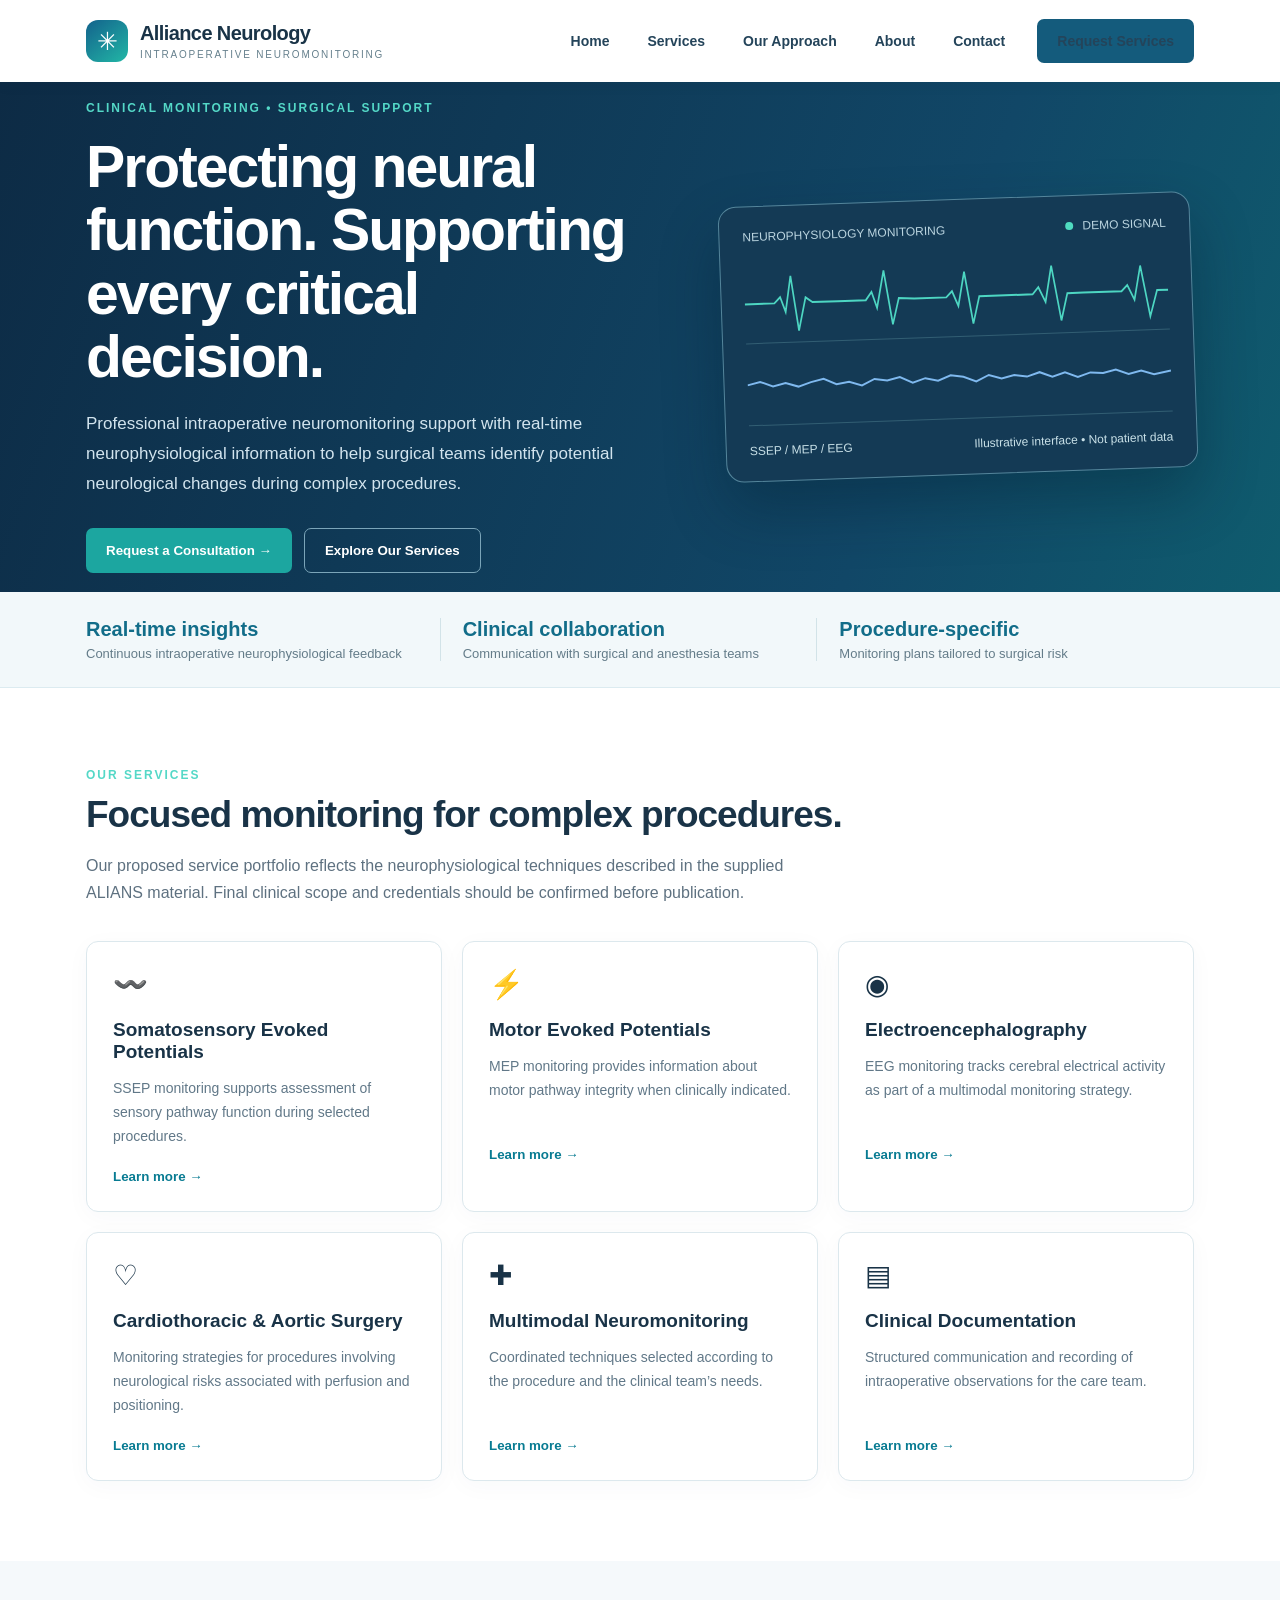
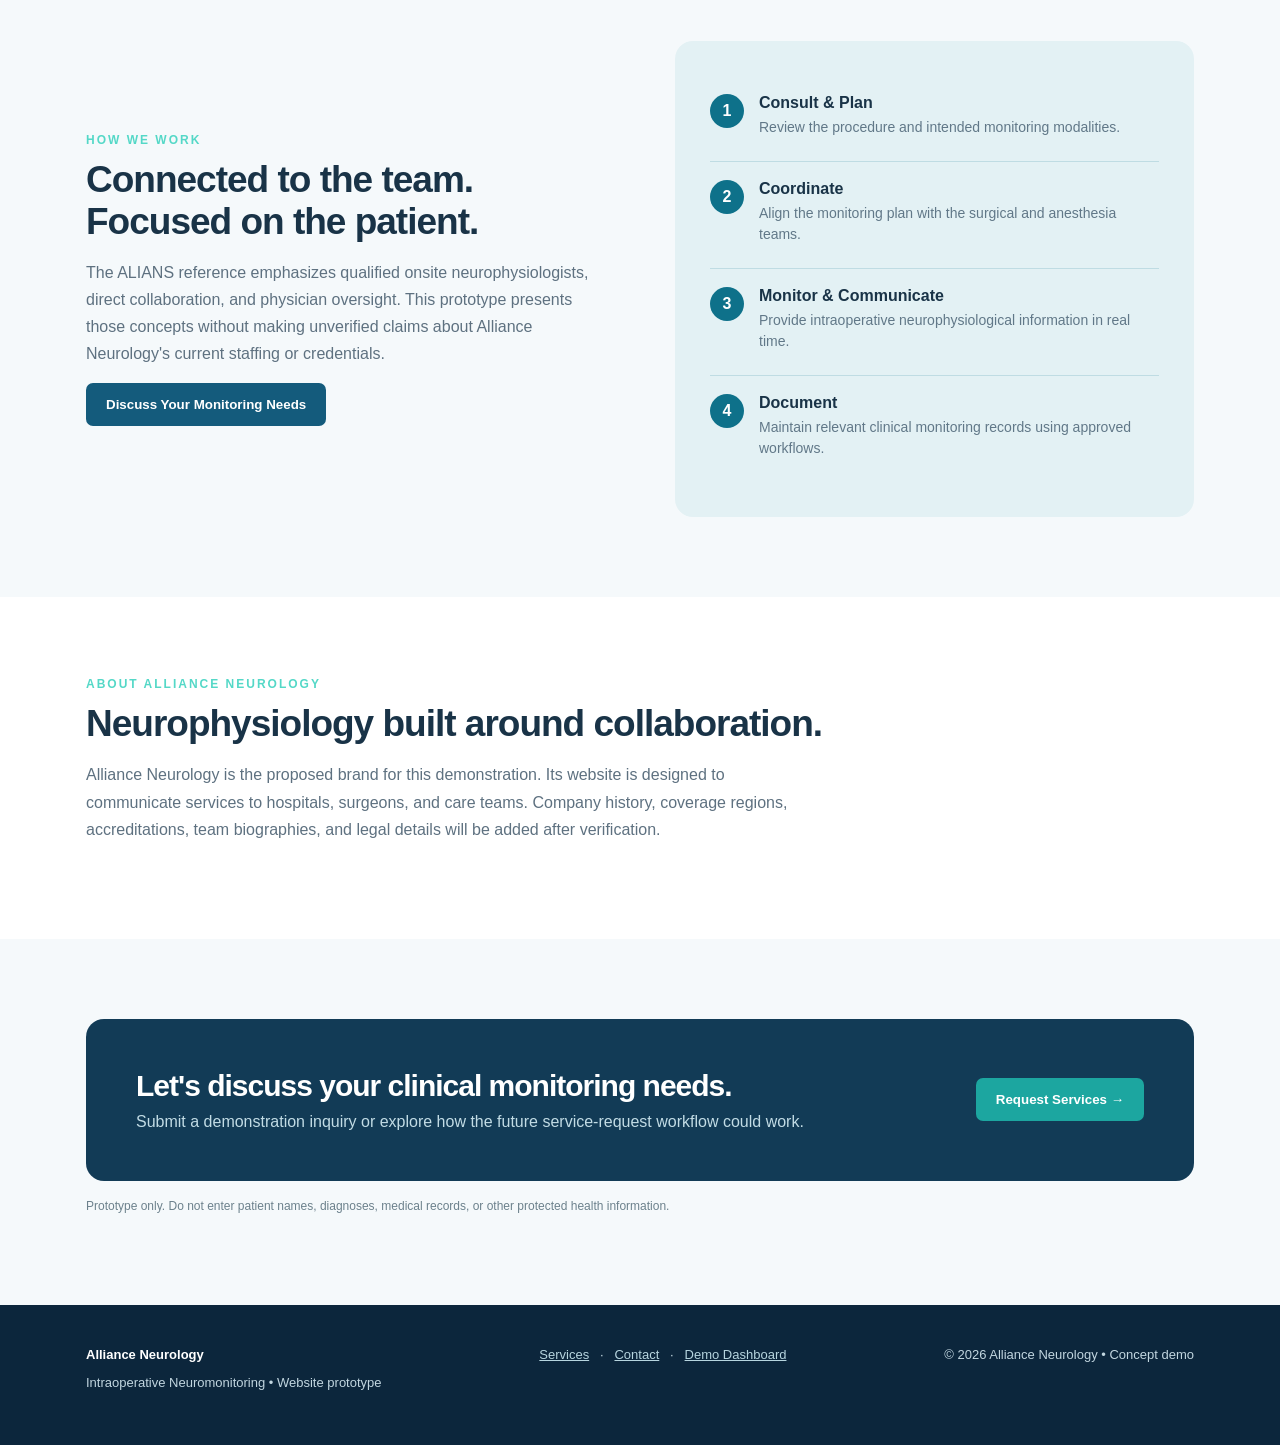
==== index.html @ ed549266 "Initial Alliance Neurology website" ====
<!doctype html><html lang="en"><head><meta charset="utf-8"><meta name="viewport" content="width=device-width,initial-scale=1"><title>Alliance Neurology | Intraoperative Neuromonitoring</title><style>
:root{--navy:#102a42;--blue:#176e93;--teal:#1ca6a0;--light:#edf6f8;--ink:#193347;--muted:#5e7180}*{box-sizing:border-box}body{margin:0;font-family:Inter,Arial,sans-serif;color:var(--ink);background:#fff}header{position:sticky;top:0;background:#fff;z-index:4;box-shadow:0 2px 14px #102a4210}.wrap{max-width:1160px;margin:auto;padding:0 26px}.nav{height:82px;display:flex;align-items:center;justify-content:space-between;gap:20px}.brand{display:flex;align-items:center;gap:12px;cursor:pointer}.mark{width:42px;height:42px;border-radius:12px;background:linear-gradient(140deg,#13628c,#22b7a6);display:grid;place-items:center;color:white;font-size:25px}.brand b{font-size:20px;letter-spacing:-.6px}.brand small{display:block;color:#66808d;font-size:10px;letter-spacing:1.8px;margin-top:4px}.links{display:flex;gap:26px;align-items:center}.links button{border:0;background:none;color:#24445a;font-weight:650;cursor:pointer;font-size:14px}.btn{border:0;border-radius:7px;background:var(--teal);color:white;padding:14px 20px;font-weight:750;cursor:pointer}.btn.dark{background:#145b7c}.btn.outline{background:transparent;border:1px solid #b6d1dc;color:#195b78}.hero{background:linear-gradient(110deg,#0d2b45 0%,#114767 70%,#0f5c6e);color:white;overflow:hidden}.hero-grid{min-height:510px;display:grid;grid-template-columns:1.1fr .9fr;align-items:center;gap:60px}.eyebrow{font-size:12px;font-weight:800;letter-spacing:2px;color:#54d8c7;text-transform:uppercase}.hero h1{font-size:clamp(39px,4.6vw,62px);line-height:1.08;letter-spacing:-2px;margin:20px 0}.hero p{font-size:17px;line-height:1.75;color:#d2e4ee;max-width:570px}.actions{display:flex;gap:12px;margin-top:30px;flex-wrap:wrap}.hero .outline{border-color:#7ba5b9;color:white}.monitor{border:1px solid #54859b;background:#143a55;border-radius:18px;padding:23px;box-shadow:0 28px 60px #001b2b55;transform:rotate(-2deg)}.monitor-top{display:flex;justify-content:space-between;font-size:12px;color:#bbd5e0;margin-bottom:18px}.wave{height:82px;border-bottom:1px solid #325e73;display:flex;align-items:center}.wave svg{width:100%;height:70px}.monitor-bottom{display:flex;justify-content:space-between;margin-top:18px;color:#c9e1e8;font-size:12px}.dot{display:inline-block;background:#4fdbc0;width:8px;height:8px;border-radius:50%;margin-right:6px}.stats{background:#f2f8fa;border-bottom:1px solid #dcebf0}.stats .wrap{display:grid;grid-template-columns:repeat(3,1fr);padding-top:26px;padding-bottom:26px;gap:22px}.stat{border-right:1px solid #d2e3e8}.stat:last-child{border:0}.stat b{font-size:20px;color:#126d89}.stat span{display:block;color:#647c89;margin-top:5px;font-size:13px}.section{padding:80px 0}.section h2{font-size:37px;letter-spacing:-1px;margin:12px 0 14px}.lead{color:var(--muted);font-size:16px;line-height:1.7;max-width:720px}.cards{display:grid;grid-template-columns:repeat(3,1fr);gap:20px;margin-top:35px}.card{border:1px solid #dce8ed;border-radius:12px;padding:26px;background:white;box-shadow:0 5px 24px #163f5108}.card .symbol{font-size:28px}.card h3{font-size:19px;margin:18px 0 10px}.card p{font-size:14px;line-height:1.7;color:#617888;min-height:76px}.card button{border:0;background:none;color:#087b92;font-weight:750;padding:0;cursor:pointer}.tint{background:#f5f9fb}.split{display:grid;grid-template-columns:1fr 1fr;gap:70px;align-items:center}.panel{background:#e3f1f4;border-radius:18px;padding:35px}.panel .step{display:flex;gap:15px;padding:18px 0;border-bottom:1px solid #bfdce3}.panel .step:last-child{border:0}.num{background:#0e718a;color:white;border-radius:50%;width:34px;height:34px;flex-shrink:0;display:grid;place-items:center;font-weight:800}.step p{margin:5px 0;color:#617888;font-size:14px;line-height:1.5}.cta{background:#123b56;color:white;border-radius:18px;padding:50px;display:flex;justify-content:space-between;align-items:center;gap:30px}.cta h2{margin:0 0 10px;font-size:30px}.cta p{margin:0;color:#c2dce5}footer{background:#0c263c;color:#c2d6e0;padding:42px 0;font-size:13px}footer .wrap{display:flex;justify-content:space-between;gap:20px;flex-wrap:wrap}.hide{display:none!important}.modal{position:fixed;inset:0;background:#001b2cbb;z-index:10;display:grid;place-items:center;padding:18px}.dialog{background:white;width:min(560px,100%);border-radius:15px;padding:30px;max-height:90vh;overflow:auto}.dialog h2{margin-top:0}.field{margin:15px 0}.field label{display:block;font-weight:700;font-size:13px;margin-bottom:7px}.field input,.field select,.field textarea{width:100%;border:1px solid #bfcfd8;border-radius:7px;padding:12px;font:inherit}.field textarea{min-height:100px}.close{float:right;border:0;background:#eef5f7;border-radius:50%;height:32px;width:32px;cursor:pointer}.notice{background:#e9f7f5;padding:12px;border-radius:8px;font-size:13px;color:#235a59}.admin-table{width:100%;border-collapse:collapse;font-size:13px}.admin-table th,.admin-table td{padding:12px;border-bottom:1px solid #dce7ed;text-align:left}.mobile{display:none}@media(max-width:800px){.links{display:none}.mobile{display:block}.hero-grid,.split{grid-template-columns:1fr;gap:30px}.hero-grid{padding-top:60px;padding-bottom:60px}.monitor{transform:none}.cards{grid-template-columns:1fr}.stats .wrap{grid-template-columns:1fr}.stat{border-right:0;border-bottom:1px solid #d2e3e8;padding-bottom:12px}.cta{display:block}.cta button{margin-top:22px}.section{padding:55px 0}.hero h1{font-size:42px}}
</style></head><body><header><div class="wrap nav"><div class="brand" onclick="go('home')"><div class="mark">✳</div><div><b>Alliance Neurology</b><small>INTRAOPERATIVE NEUROMONITORING</small></div></div><div class="links"><button onclick="go('home')">Home</button><button onclick="go('services')">Services</button><button onclick="go('approach')">Our Approach</button><button onclick="go('about')">About</button><button onclick="go('contact')">Contact</button><button class="btn dark" onclick="openForm()">Request Services</button></div><button class="btn mobile" onclick="openForm()">Contact Us</button></div></header>
<main id="home"><section class="hero"><div class="wrap hero-grid"><div><div class="eyebrow">Clinical monitoring • Surgical support</div><h1>Protecting neural function. Supporting every critical decision.</h1><p>Professional intraoperative neuromonitoring support with real-time neurophysiological information to help surgical teams identify potential neurological changes during complex procedures.</p><div class="actions"><button class="btn" onclick="openForm()">Request a Consultation →</button><button class="btn outline" onclick="go('services')">Explore Our Services</button></div></div><div class="monitor"><div class="monitor-top"><span>NEUROPHYSIOLOGY MONITORING</span><span><span class="dot"></span> DEMO SIGNAL</span></div><div class="wave"><svg viewBox="0 0 500 70" preserveAspectRatio="none"><polyline fill="none" stroke="#4dd6c2" stroke-width="2" points="0,36 35,36 42,30 48,45 55,9 63,64 72,31 80,36 110,36 143,36 150,28 156,44 165,7 174,61 182,35 200,36 238,36 245,30 252,45 260,11 269,63 277,36 300,36 340,36 347,29 355,44 363,8 373,63 381,36 400,36 445,36 452,30 460,45 468,11 478,62 487,36 500,36"/></svg></div><div class="wave"><svg viewBox="0 0 500 70" preserveAspectRatio="none"><polyline fill="none" stroke="#7fb9ef" stroke-width="2" points="0,35 15,32 30,37 45,34 60,38 75,34 90,31 105,37 120,35 135,39 150,33 165,35 180,32 195,38 210,34 225,37 240,32 255,34 270,39 285,33 300,37 315,34 330,36 345,32 360,37 375,33 390,38 405,34 420,35 435,32 450,37 465,34 480,38 500,35"/></svg></div><div class="monitor-bottom"><span>SSEP / MEP / EEG</span><span>Illustrative interface • Not patient data</span></div></div></div></section><section class="stats"><div class="wrap"><div class="stat"><b>Real-time insights</b><span>Continuous intraoperative neurophysiological feedback</span></div><div class="stat"><b>Clinical collaboration</b><span>Communication with surgical and anesthesia teams</span></div><div class="stat"><b>Procedure-specific</b><span>Monitoring plans tailored to surgical risk</span></div></div></section>
<section class="section" id="services"><div class="wrap"><div class="eyebrow">Our Services</div><h2>Focused monitoring for complex procedures.</h2><p class="lead">Our proposed service portfolio reflects the neurophysiological techniques described in the supplied ALIANS material. Final clinical scope and credentials should be confirmed before publication.</p><div class="cards"><article class="card"><div class="symbol">〰️</div><h3>Somatosensory Evoked Potentials</h3><p>SSEP monitoring supports assessment of sensory pathway function during selected procedures.</p><button onclick="detail('SSEP Monitoring','Monitoring sensory pathways with somatosensory evoked potentials; selection depends on surgical and clinical requirements.')">Learn more →</button></article><article class="card"><div class="symbol">⚡</div><h3>Motor Evoked Potentials</h3><p>MEP monitoring provides information about motor pathway integrity when clinically indicated.</p><button onclick="detail('MEP Monitoring','Motor evoked potentials may help identify changes in motor pathway function during surgery.')">Learn more →</button></article><article class="card"><div class="symbol">◉</div><h3>Electroencephalography</h3><p>EEG monitoring tracks cerebral electrical activity as part of a multimodal monitoring strategy.</p><button onclick="detail('EEG Monitoring','Electroencephalography may support assessment of cerebral function during selected operations.')">Learn more →</button></article><article class="card"><div class="symbol">♡</div><h3>Cardiothoracic & Aortic Surgery</h3><p>Monitoring strategies for procedures involving neurological risks associated with perfusion and positioning.</p><button onclick="detail('Cardiothoracic & Aortic Procedures','Multimodal monitoring may be considered for selected complex cardiothoracic and aortic operations.')">Learn more →</button></article><article class="card"><div class="symbol">✚</div><h3>Multimodal Neuromonitoring</h3><p>Coordinated techniques selected according to the procedure and the clinical team’s needs.</p><button onclick="detail('Multimodal IONM','A combined monitoring approach can integrate SSEP, MEP and EEG when appropriate.')">Learn more →</button></article><article class="card"><div class="symbol">▤</div><h3>Clinical Documentation</h3><p>Structured communication and recording of intraoperative observations for the care team.</p><button onclick="detail('Clinical Documentation','Documenting monitoring observations and communicating changes to the operating team.')">Learn more →</button></article></div></div></section>
<section class="section tint" id="approach"><div class="wrap split"><div><div class="eyebrow">How We Work</div><h2>Connected to the team. Focused on the patient.</h2><p class="lead">The ALIANS reference emphasizes qualified onsite neurophysiologists, direct collaboration, and physician oversight. This prototype presents those concepts without making unverified claims about Alliance Neurology's current staffing or credentials.</p><button class="btn dark" onclick="openForm()">Discuss Your Monitoring Needs</button></div><div class="panel"><div class="step"><div class="num">1</div><div><b>Consult & Plan</b><p>Review the procedure and intended monitoring modalities.</p></div></div><div class="step"><div class="num">2</div><div><b>Coordinate</b><p>Align the monitoring plan with the surgical and anesthesia teams.</p></div></div><div class="step"><div class="num">3</div><div><b>Monitor & Communicate</b><p>Provide intraoperative neurophysiological information in real time.</p></div></div><div class="step"><div class="num">4</div><div><b>Document</b><p>Maintain relevant clinical monitoring records using approved workflows.</p></div></div></div></div></section>
<section class="section" id="about"><div class="wrap"><div class="eyebrow">About Alliance Neurology</div><h2>Neurophysiology built around collaboration.</h2><p class="lead">Alliance Neurology is the proposed brand for this demonstration. Its website is designed to communicate services to hospitals, surgeons, and care teams. Company history, coverage regions, accreditations, team biographies, and legal details will be added after verification.</p></div></section>
<section class="section tint" id="contact"><div class="wrap"><div class="cta"><div><h2>Let's discuss your clinical monitoring needs.</h2><p>Submit a demonstration inquiry or explore how the future service-request workflow could work.</p></div><button class="btn" onclick="openForm()">Request Services →</button></div><p style="font-size:12px;color:#6c818c;margin-top:18px">Prototype only. Do not enter patient names, diagnoses, medical records, or other protected health information.</p></div></section></main>
<section class="section hide" id="admin"><div class="wrap"><div class="eyebrow">Prototype workspace</div><h2>Inquiry Dashboard</h2><p class="lead">Locally stored demonstration requests in this browser only. No server or email integration.</p><div style="display:flex;gap:10px;margin:20px 0"><button class="btn dark" onclick="exportCSV()">Export CSV</button><button class="btn outline" onclick="clearData()">Clear Demo Data</button><button class="btn outline" onclick="go('home')">Back to Website</button></div><div style="overflow:auto"><table class="admin-table"><thead><tr><th>Created</th><th>Organization</th><th>Contact</th><th>Email</th><th>Service</th><th>Message</th></tr></thead><tbody id="rows"></tbody></table></div></div></section>
<footer><div class="wrap"><div><b style="color:white">Alliance Neurology</b><p>Intraoperative Neuromonitoring • Website prototype</p></div><div><a href="#services" style="color:#b7d5df">Services</a> &nbsp; · &nbsp; <a href="#contact" style="color:#b7d5df">Contact</a> &nbsp; · &nbsp; <a href="#" onclick="event.preventDefault();go('admin')" style="color:#b7d5df">Demo Dashboard</a></div><div>© 2026 Alliance Neurology • Concept demo</div></div></footer>
<div class="modal hide" id="modal"><div class="dialog"><button class="close" onclick="closeModal()">×</button><div id="modalContent"></div></div></div><script>
function go(id){document.getElementById('admin').classList.toggle('hide',id!=='admin');document.getElementById('home').classList.toggle('hide',id==='admin');if(id==='admin')render();setTimeout(()=>{(document.getElementById(id)||document.body).scrollIntoView({behavior:'smooth'})},20)}function closeModal(){document.getElementById('modal').classList.add('hide')}function show(html){document.getElementById('modalContent').innerHTML=html;document.getElementById('modal').classList.remove('hide')}function detail(title,body){show('<h2>'+title+'</h2><p style="line-height:1.7;color:#5e7180">'+body+'</p><p class="notice">The exact clinical indications and service availability must be validated by the provider.</p><button class="btn" onclick="openForm()">Ask About This Service</button>')}
function openForm(){show(`<h2>Request Services</h2><p style="color:#637a88">Demo inquiry form for hospitals and clinical partners.</p><p class="notice">No patient or protected health information. This form stores data only in this browser.</p><form id="request" onsubmit="saveRequest(event)"><div class="field"><label>Organization *</label><input name="organization" required maxlength="120" placeholder="Hospital or practice"></div><div class="field"><label>Your name *</label><input name="name" required maxlength="100"></div><div class="field"><label>Work email *</label><input name="email" type="email" required maxlength="150"></div><div class="field"><label>Service of interest</label><select name="service"><option>General IONM Consultation</option><option>SSEP Monitoring</option><option>MEP Monitoring</option><option>EEG Monitoring</option><option>Cardiothoracic / Aortic Surgery</option><option>Multimodal Monitoring</option></select></div><div class="field"><label>General inquiry (no patient information)</label><textarea name="message" maxlength="500" placeholder="Tell us about your organization's needs"></textarea></div><button class="btn" type="submit">Save Demo Request</button></form>`)}function saveRequest(e){e.preventDefault();let d=Object.fromEntries(new FormData(e.target).entries());d.created=new Date().toLocaleString();let a=JSON.parse(localStorage.getItem('alliance_requests')||'[]');a.push(d);localStorage.setItem('alliance_requests',JSON.stringify(a));show('<h2>Request saved</h2><p>Your demonstration inquiry has been stored locally in this browser. It has <b>not</b> been sent to Alliance Neurology.</p><button class="btn" onclick="closeModal();go(\'admin\')">View Dashboard</button>')}
function render(){let a=JSON.parse(localStorage.getItem('alliance_requests')||'[]');let rows=document.getElementById('rows');rows.replaceChildren();if(!a.length){rows.innerHTML='<tr><td colspan="6">No demonstration requests yet.</td></tr>';return}a.forEach(d=>{let tr=document.createElement('tr');[d.created,d.organization,d.name,d.email,d.service,d.message].forEach(v=>{let td=document.createElement('td');td.textContent=v||'';tr.appendChild(td)});rows.appendChild(tr)})}function exportCSV(){let a=JSON.parse(localStorage.getItem('alliance_requests')||'[]');let keys=['created','organization','name','email','service','message'];let csv=[keys.join(','),...a.map(d=>keys.map(k=>'"'+String(d[k]||'').replace(/"/g,'""')+'"').join(','))].join('\r\n');let link=document.createElement('a');link.href=URL.createObjectURL(new Blob([csv],{type:'text/csv'}));link.download='alliance_demo_inquiries.csv';link.click();URL.revokeObjectURL(link.href)}function clearData(){if(confirm('Delete all locally saved demo inquiries?')){localStorage.removeItem('alliance_requests');render()}}document.addEventListener('keydown',e=>{if(e.key==='Escape')closeModal()});
</script></body></html>
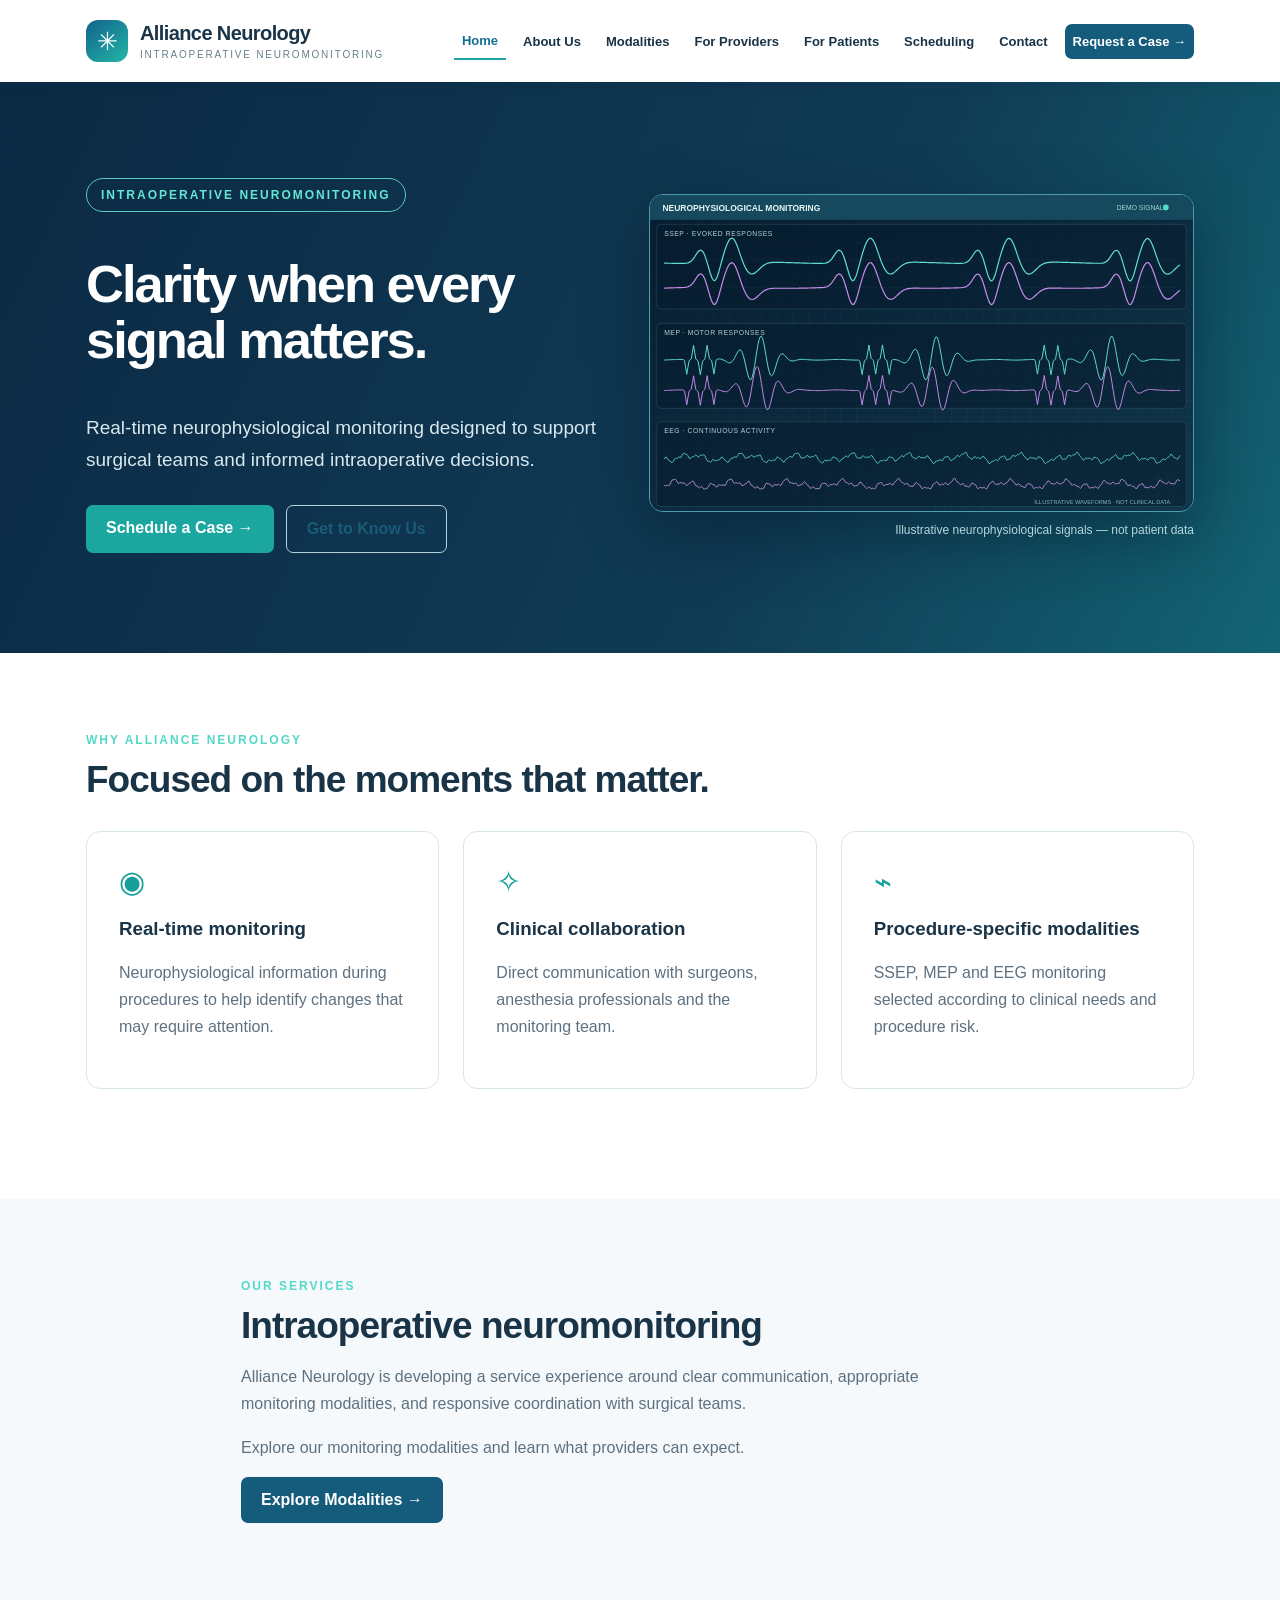
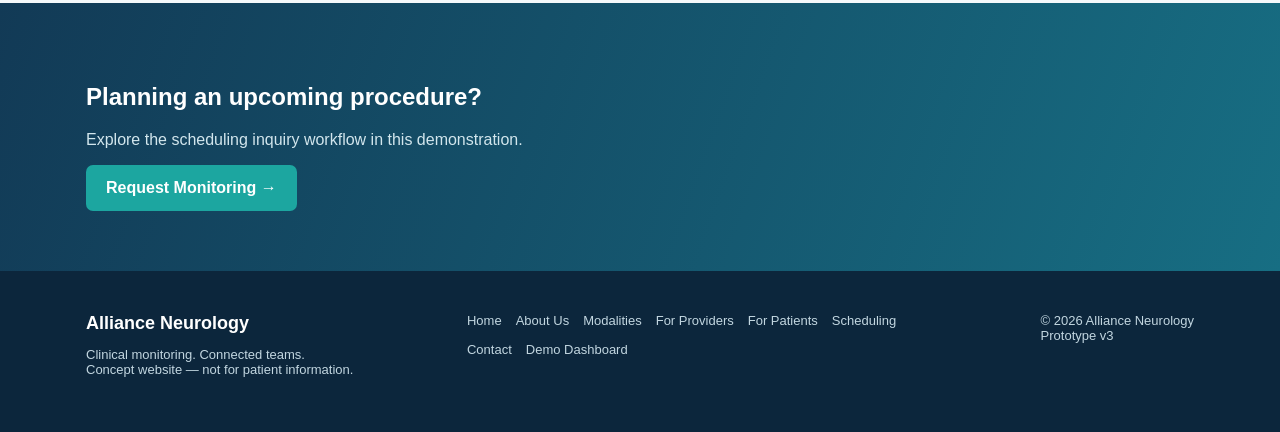
==== commit b952ad1f: "Publish Alliance Neurology v5.2" ====
--- a/index.html
+++ b/index.html
@@ -1,15 +1 @@
-<!doctype html><html lang="en"><head><meta charset="utf-8"><meta name="viewport" content="width=device-width,initial-scale=1"><title>Alliance Neurology | Intraoperative Neuromonitoring</title><style>
-:root{--navy:#102a42;--blue:#176e93;--teal:#1ca6a0;--light:#edf6f8;--ink:#193347;--muted:#5e7180}*{box-sizing:border-box}body{margin:0;font-family:Inter,Arial,sans-serif;color:var(--ink);background:#fff}header{position:sticky;top:0;background:#fff;z-index:4;box-shadow:0 2px 14px #102a4210}.wrap{max-width:1160px;margin:auto;padding:0 26px}.nav{height:82px;display:flex;align-items:center;justify-content:space-between;gap:20px}.brand{display:flex;align-items:center;gap:12px;cursor:pointer}.mark{width:42px;height:42px;border-radius:12px;background:linear-gradient(140deg,#13628c,#22b7a6);display:grid;place-items:center;color:white;font-size:25px}.brand b{font-size:20px;letter-spacing:-.6px}.brand small{display:block;color:#66808d;font-size:10px;letter-spacing:1.8px;margin-top:4px}.links{display:flex;gap:26px;align-items:center}.links button{border:0;background:none;color:#24445a;font-weight:650;cursor:pointer;font-size:14px}.btn{border:0;border-radius:7px;background:var(--teal);color:white;padding:14px 20px;font-weight:750;cursor:pointer}.btn.dark{background:#145b7c}.btn.outline{background:transparent;border:1px solid #b6d1dc;color:#195b78}.hero{background:linear-gradient(110deg,#0d2b45 0%,#114767 70%,#0f5c6e);color:white;overflow:hidden}.hero-grid{min-height:510px;display:grid;grid-template-columns:1.1fr .9fr;align-items:center;gap:60px}.eyebrow{font-size:12px;font-weight:800;letter-spacing:2px;color:#54d8c7;text-transform:uppercase}.hero h1{font-size:clamp(39px,4.6vw,62px);line-height:1.08;letter-spacing:-2px;margin:20px 0}.hero p{font-size:17px;line-height:1.75;color:#d2e4ee;max-width:570px}.actions{display:flex;gap:12px;margin-top:30px;flex-wrap:wrap}.hero .outline{border-color:#7ba5b9;color:white}.monitor{border:1px solid #54859b;background:#143a55;border-radius:18px;padding:23px;box-shadow:0 28px 60px #001b2b55;transform:rotate(-2deg)}.monitor-top{display:flex;justify-content:space-between;font-size:12px;color:#bbd5e0;margin-bottom:18px}.wave{height:82px;border-bottom:1px solid #325e73;display:flex;align-items:center}.wave svg{width:100%;height:70px}.monitor-bottom{display:flex;justify-content:space-between;margin-top:18px;color:#c9e1e8;font-size:12px}.dot{display:inline-block;background:#4fdbc0;width:8px;height:8px;border-radius:50%;margin-right:6px}.stats{background:#f2f8fa;border-bottom:1px solid #dcebf0}.stats .wrap{display:grid;grid-template-columns:repeat(3,1fr);padding-top:26px;padding-bottom:26px;gap:22px}.stat{border-right:1px solid #d2e3e8}.stat:last-child{border:0}.stat b{font-size:20px;color:#126d89}.stat span{display:block;color:#647c89;margin-top:5px;font-size:13px}.section{padding:80px 0}.section h2{font-size:37px;letter-spacing:-1px;margin:12px 0 14px}.lead{color:var(--muted);font-size:16px;line-height:1.7;max-width:720px}.cards{display:grid;grid-template-columns:repeat(3,1fr);gap:20px;margin-top:35px}.card{border:1px solid #dce8ed;border-radius:12px;padding:26px;background:white;box-shadow:0 5px 24px #163f5108}.card .symbol{font-size:28px}.card h3{font-size:19px;margin:18px 0 10px}.card p{font-size:14px;line-height:1.7;color:#617888;min-height:76px}.card button{border:0;background:none;color:#087b92;font-weight:750;padding:0;cursor:pointer}.tint{background:#f5f9fb}.split{display:grid;grid-template-columns:1fr 1fr;gap:70px;align-items:center}.panel{background:#e3f1f4;border-radius:18px;padding:35px}.panel .step{display:flex;gap:15px;padding:18px 0;border-bottom:1px solid #bfdce3}.panel .step:last-child{border:0}.num{background:#0e718a;color:white;border-radius:50%;width:34px;height:34px;flex-shrink:0;display:grid;place-items:center;font-weight:800}.step p{margin:5px 0;color:#617888;font-size:14px;line-height:1.5}.cta{background:#123b56;color:white;border-radius:18px;padding:50px;display:flex;justify-content:space-between;align-items:center;gap:30px}.cta h2{margin:0 0 10px;font-size:30px}.cta p{margin:0;color:#c2dce5}footer{background:#0c263c;color:#c2d6e0;padding:42px 0;font-size:13px}footer .wrap{display:flex;justify-content:space-between;gap:20px;flex-wrap:wrap}.hide{display:none!important}.modal{position:fixed;inset:0;background:#001b2cbb;z-index:10;display:grid;place-items:center;padding:18px}.dialog{background:white;width:min(560px,100%);border-radius:15px;padding:30px;max-height:90vh;overflow:auto}.dialog h2{margin-top:0}.field{margin:15px 0}.field label{display:block;font-weight:700;font-size:13px;margin-bottom:7px}.field input,.field select,.field textarea{width:100%;border:1px solid #bfcfd8;border-radius:7px;padding:12px;font:inherit}.field textarea{min-height:100px}.close{float:right;border:0;background:#eef5f7;border-radius:50%;height:32px;width:32px;cursor:pointer}.notice{background:#e9f7f5;padding:12px;border-radius:8px;font-size:13px;color:#235a59}.admin-table{width:100%;border-collapse:collapse;font-size:13px}.admin-table th,.admin-table td{padding:12px;border-bottom:1px solid #dce7ed;text-align:left}.mobile{display:none}@media(max-width:800px){.links{display:none}.mobile{display:block}.hero-grid,.split{grid-template-columns:1fr;gap:30px}.hero-grid{padding-top:60px;padding-bottom:60px}.monitor{transform:none}.cards{grid-template-columns:1fr}.stats .wrap{grid-template-columns:1fr}.stat{border-right:0;border-bottom:1px solid #d2e3e8;padding-bottom:12px}.cta{display:block}.cta button{margin-top:22px}.section{padding:55px 0}.hero h1{font-size:42px}}
-</style></head><body><header><div class="wrap nav"><div class="brand" onclick="go('home')"><div class="mark">✳</div><div><b>Alliance Neurology</b><small>INTRAOPERATIVE NEUROMONITORING</small></div></div><div class="links"><button onclick="go('home')">Home</button><button onclick="go('services')">Services</button><button onclick="go('approach')">Our Approach</button><button onclick="go('about')">About</button><button onclick="go('contact')">Contact</button><button class="btn dark" onclick="openForm()">Request Services</button></div><button class="btn mobile" onclick="openForm()">Contact Us</button></div></header>
-<main id="home"><section class="hero"><div class="wrap hero-grid"><div><div class="eyebrow">Clinical monitoring • Surgical support</div><h1>Protecting neural function. Supporting every critical decision.</h1><p>Professional intraoperative neuromonitoring support with real-time neurophysiological information to help surgical teams identify potential neurological changes during complex procedures.</p><div class="actions"><button class="btn" onclick="openForm()">Request a Consultation →</button><button class="btn outline" onclick="go('services')">Explore Our Services</button></div></div><div class="monitor"><div class="monitor-top"><span>NEUROPHYSIOLOGY MONITORING</span><span><span class="dot"></span> DEMO SIGNAL</span></div><div class="wave"><svg viewBox="0 0 500 70" preserveAspectRatio="none"><polyline fill="none" stroke="#4dd6c2" stroke-width="2" points="0,36 35,36 42,30 48,45 55,9 63,64 72,31 80,36 110,36 143,36 150,28 156,44 165,7 174,61 182,35 200,36 238,36 245,30 252,45 260,11 269,63 277,36 300,36 340,36 347,29 355,44 363,8 373,63 381,36 400,36 445,36 452,30 460,45 468,11 478,62 487,36 500,36"/></svg></div><div class="wave"><svg viewBox="0 0 500 70" preserveAspectRatio="none"><polyline fill="none" stroke="#7fb9ef" stroke-width="2" points="0,35 15,32 30,37 45,34 60,38 75,34 90,31 105,37 120,35 135,39 150,33 165,35 180,32 195,38 210,34 225,37 240,32 255,34 270,39 285,33 300,37 315,34 330,36 345,32 360,37 375,33 390,38 405,34 420,35 435,32 450,37 465,34 480,38 500,35"/></svg></div><div class="monitor-bottom"><span>SSEP / MEP / EEG</span><span>Illustrative interface • Not patient data</span></div></div></div></section><section class="stats"><div class="wrap"><div class="stat"><b>Real-time insights</b><span>Continuous intraoperative neurophysiological feedback</span></div><div class="stat"><b>Clinical collaboration</b><span>Communication with surgical and anesthesia teams</span></div><div class="stat"><b>Procedure-specific</b><span>Monitoring plans tailored to surgical risk</span></div></div></section>
-<section class="section" id="services"><div class="wrap"><div class="eyebrow">Our Services</div><h2>Focused monitoring for complex procedures.</h2><p class="lead">Our proposed service portfolio reflects the neurophysiological techniques described in the supplied ALIANS material. Final clinical scope and credentials should be confirmed before publication.</p><div class="cards"><article class="card"><div class="symbol">〰️</div><h3>Somatosensory Evoked Potentials</h3><p>SSEP monitoring supports assessment of sensory pathway function during selected procedures.</p><button onclick="detail('SSEP Monitoring','Monitoring sensory pathways with somatosensory evoked potentials; selection depends on surgical and clinical requirements.')">Learn more →</button></article><article class="card"><div class="symbol">⚡</div><h3>Motor Evoked Potentials</h3><p>MEP monitoring provides information about motor pathway integrity when clinically indicated.</p><button onclick="detail('MEP Monitoring','Motor evoked potentials may help identify changes in motor pathway function during surgery.')">Learn more →</button></article><article class="card"><div class="symbol">◉</div><h3>Electroencephalography</h3><p>EEG monitoring tracks cerebral electrical activity as part of a multimodal monitoring strategy.</p><button onclick="detail('EEG Monitoring','Electroencephalography may support assessment of cerebral function during selected operations.')">Learn more →</button></article><article class="card"><div class="symbol">♡</div><h3>Cardiothoracic & Aortic Surgery</h3><p>Monitoring strategies for procedures involving neurological risks associated with perfusion and positioning.</p><button onclick="detail('Cardiothoracic & Aortic Procedures','Multimodal monitoring may be considered for selected complex cardiothoracic and aortic operations.')">Learn more →</button></article><article class="card"><div class="symbol">✚</div><h3>Multimodal Neuromonitoring</h3><p>Coordinated techniques selected according to the procedure and the clinical team’s needs.</p><button onclick="detail('Multimodal IONM','A combined monitoring approach can integrate SSEP, MEP and EEG when appropriate.')">Learn more →</button></article><article class="card"><div class="symbol">▤</div><h3>Clinical Documentation</h3><p>Structured communication and recording of intraoperative observations for the care team.</p><button onclick="detail('Clinical Documentation','Documenting monitoring observations and communicating changes to the operating team.')">Learn more →</button></article></div></div></section>
-<section class="section tint" id="approach"><div class="wrap split"><div><div class="eyebrow">How We Work</div><h2>Connected to the team. Focused on the patient.</h2><p class="lead">The ALIANS reference emphasizes qualified onsite neurophysiologists, direct collaboration, and physician oversight. This prototype presents those concepts without making unverified claims about Alliance Neurology's current staffing or credentials.</p><button class="btn dark" onclick="openForm()">Discuss Your Monitoring Needs</button></div><div class="panel"><div class="step"><div class="num">1</div><div><b>Consult & Plan</b><p>Review the procedure and intended monitoring modalities.</p></div></div><div class="step"><div class="num">2</div><div><b>Coordinate</b><p>Align the monitoring plan with the surgical and anesthesia teams.</p></div></div><div class="step"><div class="num">3</div><div><b>Monitor & Communicate</b><p>Provide intraoperative neurophysiological information in real time.</p></div></div><div class="step"><div class="num">4</div><div><b>Document</b><p>Maintain relevant clinical monitoring records using approved workflows.</p></div></div></div></div></section>
-<section class="section" id="about"><div class="wrap"><div class="eyebrow">About Alliance Neurology</div><h2>Neurophysiology built around collaboration.</h2><p class="lead">Alliance Neurology is the proposed brand for this demonstration. Its website is designed to communicate services to hospitals, surgeons, and care teams. Company history, coverage regions, accreditations, team biographies, and legal details will be added after verification.</p></div></section>
-<section class="section tint" id="contact"><div class="wrap"><div class="cta"><div><h2>Let's discuss your clinical monitoring needs.</h2><p>Submit a demonstration inquiry or explore how the future service-request workflow could work.</p></div><button class="btn" onclick="openForm()">Request Services →</button></div><p style="font-size:12px;color:#6c818c;margin-top:18px">Prototype only. Do not enter patient names, diagnoses, medical records, or other protected health information.</p></div></section></main>
-<section class="section hide" id="admin"><div class="wrap"><div class="eyebrow">Prototype workspace</div><h2>Inquiry Dashboard</h2><p class="lead">Locally stored demonstration requests in this browser only. No server or email integration.</p><div style="display:flex;gap:10px;margin:20px 0"><button class="btn dark" onclick="exportCSV()">Export CSV</button><button class="btn outline" onclick="clearData()">Clear Demo Data</button><button class="btn outline" onclick="go('home')">Back to Website</button></div><div style="overflow:auto"><table class="admin-table"><thead><tr><th>Created</th><th>Organization</th><th>Contact</th><th>Email</th><th>Service</th><th>Message</th></tr></thead><tbody id="rows"></tbody></table></div></div></section>
-<footer><div class="wrap"><div><b style="color:white">Alliance Neurology</b><p>Intraoperative Neuromonitoring • Website prototype</p></div><div><a href="#services" style="color:#b7d5df">Services</a> &nbsp; · &nbsp; <a href="#contact" style="color:#b7d5df">Contact</a> &nbsp; · &nbsp; <a href="#" onclick="event.preventDefault();go('admin')" style="color:#b7d5df">Demo Dashboard</a></div><div>© 2026 Alliance Neurology • Concept demo</div></div></footer>
-<div class="modal hide" id="modal"><div class="dialog"><button class="close" onclick="closeModal()">×</button><div id="modalContent"></div></div></div><script>
-function go(id){document.getElementById('admin').classList.toggle('hide',id!=='admin');document.getElementById('home').classList.toggle('hide',id==='admin');if(id==='admin')render();setTimeout(()=>{(document.getElementById(id)||document.body).scrollIntoView({behavior:'smooth'})},20)}function closeModal(){document.getElementById('modal').classList.add('hide')}function show(html){document.getElementById('modalContent').innerHTML=html;document.getElementById('modal').classList.remove('hide')}function detail(title,body){show('<h2>'+title+'</h2><p style="line-height:1.7;color:#5e7180">'+body+'</p><p class="notice">The exact clinical indications and service availability must be validated by the provider.</p><button class="btn" onclick="openForm()">Ask About This Service</button>')}
-function openForm(){show(`<h2>Request Services</h2><p style="color:#637a88">Demo inquiry form for hospitals and clinical partners.</p><p class="notice">No patient or protected health information. This form stores data only in this browser.</p><form id="request" onsubmit="saveRequest(event)"><div class="field"><label>Organization *</label><input name="organization" required maxlength="120" placeholder="Hospital or practice"></div><div class="field"><label>Your name *</label><input name="name" required maxlength="100"></div><div class="field"><label>Work email *</label><input name="email" type="email" required maxlength="150"></div><div class="field"><label>Service of interest</label><select name="service"><option>General IONM Consultation</option><option>SSEP Monitoring</option><option>MEP Monitoring</option><option>EEG Monitoring</option><option>Cardiothoracic / Aortic Surgery</option><option>Multimodal Monitoring</option></select></div><div class="field"><label>General inquiry (no patient information)</label><textarea name="message" maxlength="500" placeholder="Tell us about your organization's needs"></textarea></div><button class="btn" type="submit">Save Demo Request</button></form>`)}function saveRequest(e){e.preventDefault();let d=Object.fromEntries(new FormData(e.target).entries());d.created=new Date().toLocaleString();let a=JSON.parse(localStorage.getItem('alliance_requests')||'[]');a.push(d);localStorage.setItem('alliance_requests',JSON.stringify(a));show('<h2>Request saved</h2><p>Your demonstration inquiry has been stored locally in this browser. It has <b>not</b> been sent to Alliance Neurology.</p><button class="btn" onclick="closeModal();go(\'admin\')">View Dashboard</button>')}
-function render(){let a=JSON.parse(localStorage.getItem('alliance_requests')||'[]');let rows=document.getElementById('rows');rows.replaceChildren();if(!a.length){rows.innerHTML='<tr><td colspan="6">No demonstration requests yet.</td></tr>';return}a.forEach(d=>{let tr=document.createElement('tr');[d.created,d.organization,d.name,d.email,d.service,d.message].forEach(v=>{let td=document.createElement('td');td.textContent=v||'';tr.appendChild(td)});rows.appendChild(tr)})}function exportCSV(){let a=JSON.parse(localStorage.getItem('alliance_requests')||'[]');let keys=['created','organization','name','email','service','message'];let csv=[keys.join(','),...a.map(d=>keys.map(k=>'"'+String(d[k]||'').replace(/"/g,'""')+'"').join(','))].join('\r\n');let link=document.createElement('a');link.href=URL.createObjectURL(new Blob([csv],{type:'text/csv'}));link.download='alliance_demo_inquiries.csv';link.click();URL.revokeObjectURL(link.href)}function clearData(){if(confirm('Delete all locally saved demo inquiries?')){localStorage.removeItem('alliance_requests');render()}}document.addEventListener('keydown',e=>{if(e.key==='Escape')closeModal()});
-</script></body></html>
+<!doctype html><html lang="en"><head><meta charset="utf-8"><meta name="viewport" content="width=device-width, initial-scale=1"><meta name="description" content="Alliance Neurology — intraoperative neuromonitoring and surgical team support."><link rel="stylesheet" href="styles.css"><title>Home | Alliance Neurology</title></head><body><header><div class="wrap nav"><a class="brand" href="index.html" style="text-decoration:none;color:inherit"><div class="mark">✳</div><div><b>Alliance Neurology</b><small>INTRAOPERATIVE NEUROMONITORING</small></div></a><nav class="links" aria-label="Main navigation"><a class="active" href="index.html">Home</a><a class="" href="about.html">About Us</a><a class="" href="services.html">Modalities</a><a class="" href="providers.html">For Providers</a><a class="" href="patients.html">For Patients</a><a class="" href="scheduling.html">Scheduling</a><a class="" href="contact.html">Contact</a><a class="btn dark" style="color:white" href="scheduling.html">Request a Case →</a></nav></div></header><main><section class="photo-hero"><div class="wrap hero-layout"><div class="hero-copy"><span class="pill">INTRAOPERATIVE NEUROMONITORING</span><h1>Clarity when every signal matters.</h1><p>Real-time neurophysiological monitoring designed to support surgical teams and informed intraoperative decisions.</p><div class="actions"><a class="btn" href="scheduling.html">Schedule a Case →</a><a class="btn outline" href="about.html">Get to Know Us</a></div></div><div class="hero-neuro"><img src="neuro-waveforms.svg" alt="Illustrative SSEP, MEP, and EEG neuromonitoring waveforms; not patient data"><span>Illustrative neurophysiological signals — not patient data</span></div></div></section><section class="section"><div class="wrap"><div class="eyebrow">WHY ALLIANCE NEUROLOGY</div><h2>Focused on the moments that matter.</h2><div class="feature-grid"><article class="feature"><div class="symbol">◉</div><h3>Real-time monitoring</h3><p>Neurophysiological information during procedures to help identify changes that may require attention.</p></article><article class="feature"><div class="symbol">✧</div><h3>Clinical collaboration</h3><p>Direct communication with surgeons, anesthesia professionals and the monitoring team.</p></article><article class="feature"><div class="symbol">⌁</div><h3>Procedure-specific modalities</h3><p>SSEP, MEP and EEG monitoring selected according to clinical needs and procedure risk.</p></article></div></div></section><section class="section tint"><div class="wrap split-image"><div><div class="eyebrow">OUR SERVICES</div><h2>Intraoperative neuromonitoring</h2><p class="lead">Alliance Neurology is developing a service experience around clear communication, appropriate monitoring modalities, and responsive coordination with surgical teams.</p><p class="lead">Explore our monitoring modalities and learn what providers can expect.</p><a class="btn dark" href="services.html">Explore Modalities →</a></div></div></section><section class="banner"><div class="wrap"><h2>Planning an upcoming procedure?</h2><p>Explore the scheduling inquiry workflow in this demonstration.</p><a class="btn" href="scheduling.html">Request Monitoring →</a></div></section></main><footer><div class="wrap"><div><b style="color:white;font-size:18px">Alliance Neurology</b><p>Clinical monitoring. Connected teams.<br>Concept website — not for patient information.</p></div><div class="foot-links"><a href="index.html">Home</a><a href="about.html">About Us</a><a href="services.html">Modalities</a><a href="providers.html">For Providers</a><a href="patients.html">For Patients</a><a href="scheduling.html">Scheduling</a><a href="contact.html">Contact</a><a href="admin.html">Demo Dashboard</a></div><div>© 2026 Alliance Neurology<br>Prototype v3</div></div></footer><script src="app.js"></script></body></html>
--- a/styles.css
+++ b/styles.css
@@ -0,0 +1,15 @@
+
+:root{--navy:#102a42;--blue:#176e93;--teal:#1ca6a0;--light:#edf6f8;--ink:#193347;--muted:#5e7180}*{box-sizing:border-box}body{margin:0;font-family:Inter,Arial,sans-serif;color:var(--ink);background:#fff}header{position:sticky;top:0;background:#fff;z-index:4;box-shadow:0 2px 14px #102a4210}.wrap{max-width:1160px;margin:auto;padding:0 26px}.nav{height:82px;display:flex;align-items:center;justify-content:space-between;gap:20px}.brand{display:flex;align-items:center;gap:12px;cursor:pointer}.mark{width:42px;height:42px;border-radius:12px;background:linear-gradient(140deg,#13628c,#22b7a6);display:grid;place-items:center;color:white;font-size:25px}.brand b{font-size:20px;letter-spacing:-.6px}.brand small{display:block;color:#66808d;font-size:10px;letter-spacing:1.8px;margin-top:4px}.links{display:flex;gap:26px;align-items:center}.links button{border:0;background:none;color:#24445a;font-weight:650;cursor:pointer;font-size:14px}.btn{border:0;border-radius:7px;background:var(--teal);color:white;padding:14px 20px;font-weight:750;cursor:pointer}.btn.dark{background:#145b7c}.btn.outline{background:transparent;border:1px solid #b6d1dc;color:#195b78}.hero{background:linear-gradient(110deg,#0d2b45 0%,#114767 70%,#0f5c6e);color:white;overflow:hidden}.hero-grid{min-height:510px;display:grid;grid-template-columns:1.1fr .9fr;align-items:center;gap:60px}.eyebrow{font-size:12px;font-weight:800;letter-spacing:2px;color:#54d8c7;text-transform:uppercase}.hero h1{font-size:clamp(39px,4.6vw,62px);line-height:1.08;letter-spacing:-2px;margin:20px 0}.hero p{font-size:17px;line-height:1.75;color:#d2e4ee;max-width:570px}.actions{display:flex;gap:12px;margin-top:30px;flex-wrap:wrap}.hero .outline{border-color:#7ba5b9;color:white}.monitor{border:1px solid #54859b;background:#143a55;border-radius:18px;padding:23px;box-shadow:0 28px 60px #001b2b55;transform:rotate(-2deg)}.monitor-top{display:flex;justify-content:space-between;font-size:12px;color:#bbd5e0;margin-bottom:18px}.wave{height:82px;border-bottom:1px solid #325e73;display:flex;align-items:center}.wave svg{width:100%;height:70px}.monitor-bottom{display:flex;justify-content:space-between;margin-top:18px;color:#c9e1e8;font-size:12px}.dot{display:inline-block;background:#4fdbc0;width:8px;height:8px;border-radius:50%;margin-right:6px}.stats{background:#f2f8fa;border-bottom:1px solid #dcebf0}.stats .wrap{display:grid;grid-template-columns:repeat(3,1fr);padding-top:26px;padding-bottom:26px;gap:22px}.stat{border-right:1px solid #d2e3e8}.stat:last-child{border:0}.stat b{font-size:20px;color:#126d89}.stat span{display:block;color:#647c89;margin-top:5px;font-size:13px}.section{padding:80px 0}.section h2{font-size:37px;letter-spacing:-1px;margin:12px 0 14px}.lead{color:var(--muted);font-size:16px;line-height:1.7;max-width:720px}.cards{display:grid;grid-template-columns:repeat(3,1fr);gap:20px;margin-top:35px}.card{border:1px solid #dce8ed;border-radius:12px;padding:26px;background:white;box-shadow:0 5px 24px #163f5108}.card .symbol{font-size:28px}.card h3{font-size:19px;margin:18px 0 10px}.card p{font-size:14px;line-height:1.7;color:#617888;min-height:76px}.card button{border:0;background:none;color:#087b92;font-weight:750;padding:0;cursor:pointer}.tint{background:#f5f9fb}.split{display:grid;grid-template-columns:1fr 1fr;gap:70px;align-items:center}.panel{background:#e3f1f4;border-radius:18px;padding:35px}.panel .step{display:flex;gap:15px;padding:18px 0;border-bottom:1px solid #bfdce3}.panel .step:last-child{border:0}.num{background:#0e718a;color:white;border-radius:50%;width:34px;height:34px;flex-shrink:0;display:grid;place-items:center;font-weight:800}.step p{margin:5px 0;color:#617888;font-size:14px;line-height:1.5}.cta{background:#123b56;color:white;border-radius:18px;padding:50px;display:flex;justify-content:space-between;align-items:center;gap:30px}.cta h2{margin:0 0 10px;font-size:30px}.cta p{margin:0;color:#c2dce5}footer{background:#0c263c;color:#c2d6e0;padding:42px 0;font-size:13px}footer .wrap{display:flex;justify-content:space-between;gap:20px;flex-wrap:wrap}.hide{display:none!important}.modal{position:fixed;inset:0;background:#001b2cbb;z-index:10;display:grid;place-items:center;padding:18px}.dialog{background:white;width:min(560px,100%);border-radius:15px;padding:30px;max-height:90vh;overflow:auto}.dialog h2{margin-top:0}.field{margin:15px 0}.field label{display:block;font-weight:700;font-size:13px;margin-bottom:7px}.field input,.field select,.field textarea{width:100%;border:1px solid #bfcfd8;border-radius:7px;padding:12px;font:inherit}.field textarea{min-height:100px}.close{float:right;border:0;background:#eef5f7;border-radius:50%;height:32px;width:32px;cursor:pointer}.notice{background:#e9f7f5;padding:12px;border-radius:8px;font-size:13px;color:#235a59}.admin-table{width:100%;border-collapse:collapse;font-size:13px}.admin-table th,.admin-table td{padding:12px;border-bottom:1px solid #dce7ed;text-align:left}.mobile{display:none}@media(max-width:800px){.links{display:none}.mobile{display:block}.hero-grid,.split{grid-template-columns:1fr;gap:30px}.hero-grid{padding-top:60px;padding-bottom:60px}.monitor{transform:none}.cards{grid-template-columns:1fr}.stats .wrap{grid-template-columns:1fr}.stat{border-right:0;border-bottom:1px solid #d2e3e8;padding-bottom:12px}.cta{display:block}.cta button{margin-top:22px}.section{padding:55px 0}.hero h1{font-size:42px}}
+
+body{min-height:100vh}main{min-height:65vh}.page-intro{padding:65px 0 26px;background:linear-gradient(125deg,#edf6f8,#fff)}.page-intro h1{font-size:clamp(2rem,4vw,3.3rem);color:#102a42;margin:8px 0}.page-intro p{color:#5e7180;max-width:700px;line-height:1.7}.links a{color:#193347;text-decoration:none;font-weight:650;padding:10px 8px}.links a.active{color:#176e93;border-bottom:2px solid #1ca6a0}.links a:hover{color:#1ca6a0}.page-section{min-height:48vh}.brand{cursor:pointer}header{position:sticky;top:0;z-index:10} @media(max-width:760px){.links{display:flex;flex-wrap:wrap;gap:3px}.links a{font-size:12px;padding:6px}.nav{flex-wrap:wrap}.mobile{display:none!important}}
+:root{--navy:#102a42;--teal:#1ca6a0}body{background:#fff}header{position:sticky}.nav{height:auto;min-height:82px;padding-top:12px;padding-bottom:12px}.links{gap:9px;flex-wrap:wrap;justify-content:flex-end}.links a{font-size:13px}.brand{flex-shrink:0}.btn{display:inline-block;text-decoration:none}.photo-hero{position:relative;background:linear-gradient(90deg,#0b2944 0%,#0b2944e8 52%,#0b294466 100%),url('https://images.unsplash.com/photo-1559757148-5c350d0d3c56?auto=format&fit=crop&w=1800&q=85') center/cover;color:#fff}.photo-hero .wrap{padding-top:110px;padding-bottom:115px}.photo-hero h1{font-size:clamp(40px,5vw,67px);max-width:770px;letter-spacing:-2px;line-height:1.08}.photo-hero p{max-width:650px;font-size:19px;color:#d7e8ef;line-height:1.65}.pill{display:inline-block;border:1px solid #59cbbf;color:#65e5d3;border-radius:30px;padding:9px 14px;font-size:12px;letter-spacing:2px;font-weight:700}.feature-grid{display:grid;grid-template-columns:repeat(3,1fr);gap:24px;margin:30px 0}.feature{padding:32px;border:1px solid #d7e7eb;border-radius:14px;background:white}.feature .symbol{font-size:30px;color:#169f9a}.feature p{color:#5e7180;line-height:1.7}.banner{background:linear-gradient(110deg,#123a56,#176e83);color:white;padding:60px 0}.banner p{color:#d2e6ed}.split-image{display:grid;grid-template-columns:1fr 1fr;gap:55px;align-items:center}.medical-photo{width:100%;min-height:360px;object-fit:cover;border-radius:16px;background:#e1eff2}.breadcrumb{color:#1a9b99;font-size:13px;font-weight:700;letter-spacing:1px;text-transform:uppercase}.quicklink{color:#087b92;font-weight:750;text-decoration:none}.callout{background:#edf8f7;border-left:4px solid #1ca6a0;padding:20px 25px;border-radius:6px;line-height:1.7}.site-form{max-width:740px;display:grid;grid-template-columns:1fr 1fr;gap:16px}.site-form label{font-weight:650;font-size:13px}.site-form input,.site-form select,.site-form textarea{display:block;width:100%;margin-top:7px;padding:13px;border:1px solid #c8dbe1;border-radius:8px;font:inherit}.site-form .full{grid-column:1/-1}.site-form textarea{min-height:120px}.links a.active{border-color:#1ca6a0}footer a{color:#c2d6e0;text-decoration:none}footer .wrap{align-items:flex-start}footer .foot-links{display:flex;gap:14px;flex-wrap:wrap;max-width:460px} @media(max-width:980px){.nav{align-items:flex-start;flex-direction:column}.links{justify-content:flex-start}.split-image,.feature-grid{grid-template-columns:1fr}.photo-hero .wrap{padding-top:70px;padding-bottom:80px}}@media(max-width:550px){.site-form{grid-template-columns:1fr}.photo-hero h1{font-size:40px}.links a{font-size:12px}.brand b{font-size:18px}}
+
+/* v4: neuromonitoring-specific hero visualization */
+.photo-hero{background:linear-gradient(115deg,#0b2944 0%,#103b55 62%,#126474 100%)}
+.photo-hero .hero-layout{display:grid;grid-template-columns:minmax(0,1fr) minmax(0,1.05fr);align-items:center;gap:44px;padding-top:96px;padding-bottom:100px}
+.photo-hero .hero-copy{min-width:0}.photo-hero h1{font-size:clamp(37px,4.1vw,60px)}
+.hero-neuro{min-width:0}.hero-neuro img{display:block;width:100%;height:auto;border:1px solid #4d9eaa;border-radius:14px;box-shadow:0 22px 65px #00162577}.hero-neuro span{display:block;margin-top:11px;color:#b5d6db;font-size:12px;text-align:right}
+@media(max-width:900px){.photo-hero .hero-layout{grid-template-columns:1fr;gap:32px;padding-top:65px;padding-bottom:70px}.hero-neuro{max-width:700px}}
+
+/* v5: no stock photography on home page */
+.split-image{grid-template-columns:1fr;max-width:850px;margin-left:auto;margin-right:auto}
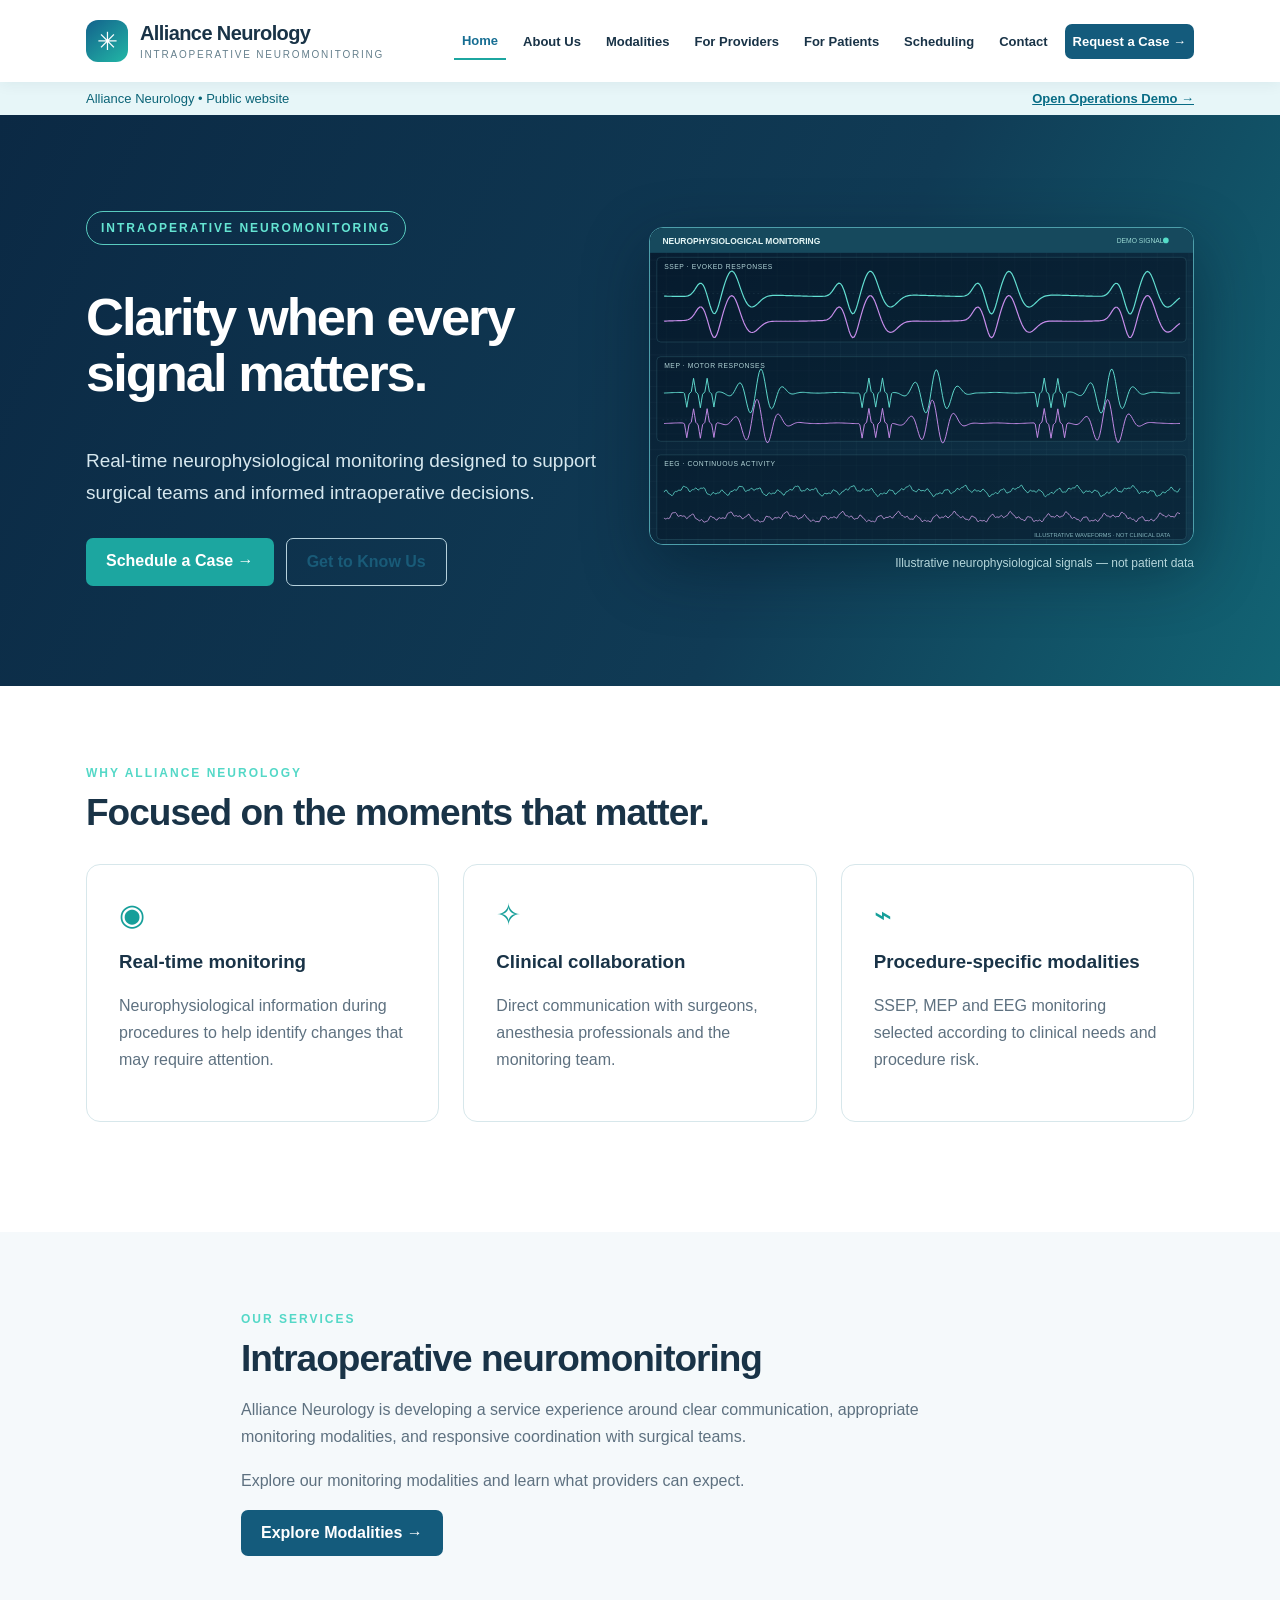
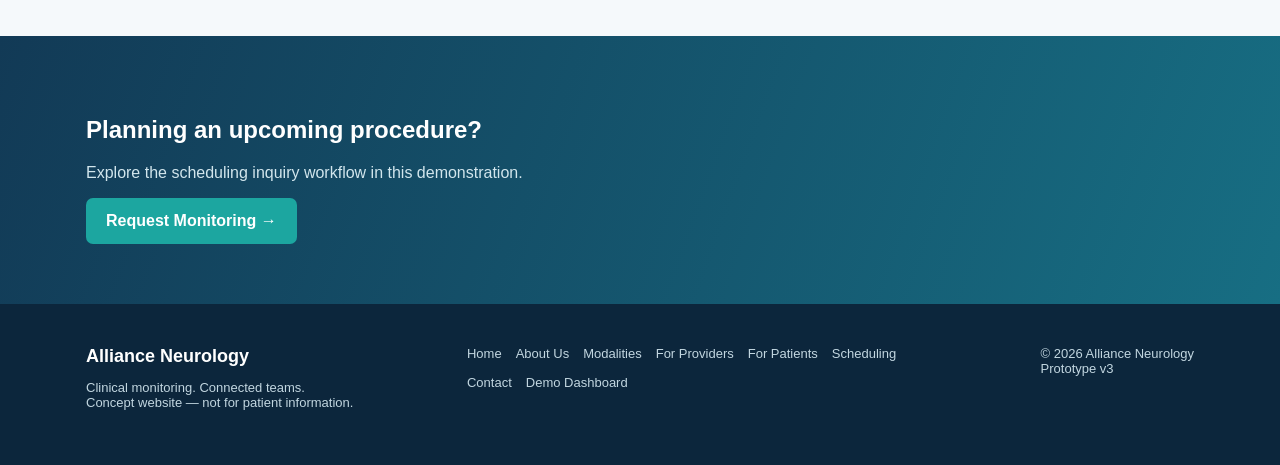
==== commit 09eb3daa: "Upgrade Alliance Neurology to v7" ====
--- a/index.html
+++ b/index.html
@@ -1 +1 @@
-<!doctype html><html lang="en"><head><meta charset="utf-8"><meta name="viewport" content="width=device-width, initial-scale=1"><meta name="description" content="Alliance Neurology — intraoperative neuromonitoring and surgical team support."><link rel="stylesheet" href="styles.css"><title>Home | Alliance Neurology</title></head><body><header><div class="wrap nav"><a class="brand" href="index.html" style="text-decoration:none;color:inherit"><div class="mark">✳</div><div><b>Alliance Neurology</b><small>INTRAOPERATIVE NEUROMONITORING</small></div></a><nav class="links" aria-label="Main navigation"><a class="active" href="index.html">Home</a><a class="" href="about.html">About Us</a><a class="" href="services.html">Modalities</a><a class="" href="providers.html">For Providers</a><a class="" href="patients.html">For Patients</a><a class="" href="scheduling.html">Scheduling</a><a class="" href="contact.html">Contact</a><a class="btn dark" style="color:white" href="scheduling.html">Request a Case →</a></nav></div></header><main><section class="photo-hero"><div class="wrap hero-layout"><div class="hero-copy"><span class="pill">INTRAOPERATIVE NEUROMONITORING</span><h1>Clarity when every signal matters.</h1><p>Real-time neurophysiological monitoring designed to support surgical teams and informed intraoperative decisions.</p><div class="actions"><a class="btn" href="scheduling.html">Schedule a Case →</a><a class="btn outline" href="about.html">Get to Know Us</a></div></div><div class="hero-neuro"><img src="neuro-waveforms.svg" alt="Illustrative SSEP, MEP, and EEG neuromonitoring waveforms; not patient data"><span>Illustrative neurophysiological signals — not patient data</span></div></div></section><section class="section"><div class="wrap"><div class="eyebrow">WHY ALLIANCE NEUROLOGY</div><h2>Focused on the moments that matter.</h2><div class="feature-grid"><article class="feature"><div class="symbol">◉</div><h3>Real-time monitoring</h3><p>Neurophysiological information during procedures to help identify changes that may require attention.</p></article><article class="feature"><div class="symbol">✧</div><h3>Clinical collaboration</h3><p>Direct communication with surgeons, anesthesia professionals and the monitoring team.</p></article><article class="feature"><div class="symbol">⌁</div><h3>Procedure-specific modalities</h3><p>SSEP, MEP and EEG monitoring selected according to clinical needs and procedure risk.</p></article></div></div></section><section class="section tint"><div class="wrap split-image"><div><div class="eyebrow">OUR SERVICES</div><h2>Intraoperative neuromonitoring</h2><p class="lead">Alliance Neurology is developing a service experience around clear communication, appropriate monitoring modalities, and responsive coordination with surgical teams.</p><p class="lead">Explore our monitoring modalities and learn what providers can expect.</p><a class="btn dark" href="services.html">Explore Modalities →</a></div></div></section><section class="banner"><div class="wrap"><h2>Planning an upcoming procedure?</h2><p>Explore the scheduling inquiry workflow in this demonstration.</p><a class="btn" href="scheduling.html">Request Monitoring →</a></div></section></main><footer><div class="wrap"><div><b style="color:white;font-size:18px">Alliance Neurology</b><p>Clinical monitoring. Connected teams.<br>Concept website — not for patient information.</p></div><div class="foot-links"><a href="index.html">Home</a><a href="about.html">About Us</a><a href="services.html">Modalities</a><a href="providers.html">For Providers</a><a href="patients.html">For Patients</a><a href="scheduling.html">Scheduling</a><a href="contact.html">Contact</a><a href="admin.html">Demo Dashboard</a></div><div>© 2026 Alliance Neurology<br>Prototype v3</div></div></footer><script src="app.js"></script></body></html>+<!doctype html><html lang="en"><head><meta charset="utf-8"><meta name="viewport" content="width=device-width, initial-scale=1"><meta name="description" content="Alliance Neurology — intraoperative neuromonitoring and surgical team support."><link rel="stylesheet" href="styles.css"><title>Home | Alliance Neurology</title></head><body><header><div class="wrap nav"><a class="brand" href="index.html" style="text-decoration:none;color:inherit"><div class="mark">✳</div><div><b>Alliance Neurology</b><small>INTRAOPERATIVE NEUROMONITORING</small></div></a><nav class="links" aria-label="Main navigation"><a class="active" href="index.html">Home</a><a class="" href="about.html">About Us</a><a class="" href="services.html">Modalities</a><a class="" href="providers.html">For Providers</a><a class="" href="patients.html">For Patients</a><a class="" href="scheduling.html">Scheduling</a><a class="" href="contact.html">Contact</a><a class="btn dark" style="color:white" href="scheduling.html">Request a Case →</a></nav></div></header><div class="workspace-ribbon"><div class="wrap">Alliance Neurology • Public website <a href="workspace.html">Open Operations Demo →</a></div></div><main><section class="photo-hero"><div class="wrap hero-layout"><div class="hero-copy"><span class="pill">INTRAOPERATIVE NEUROMONITORING</span><h1>Clarity when every signal matters.</h1><p>Real-time neurophysiological monitoring designed to support surgical teams and informed intraoperative decisions.</p><div class="actions"><a class="btn" href="scheduling.html">Schedule a Case →</a><a class="btn outline" href="about.html">Get to Know Us</a></div></div><div class="hero-neuro"><img src="neuro-waveforms.svg" alt="Illustrative SSEP, MEP, and EEG neuromonitoring waveforms; not patient data"><span>Illustrative neurophysiological signals — not patient data</span></div></div></section><section class="section"><div class="wrap"><div class="eyebrow">WHY ALLIANCE NEUROLOGY</div><h2>Focused on the moments that matter.</h2><div class="feature-grid"><article class="feature"><div class="symbol">◉</div><h3>Real-time monitoring</h3><p>Neurophysiological information during procedures to help identify changes that may require attention.</p></article><article class="feature"><div class="symbol">✧</div><h3>Clinical collaboration</h3><p>Direct communication with surgeons, anesthesia professionals and the monitoring team.</p></article><article class="feature"><div class="symbol">⌁</div><h3>Procedure-specific modalities</h3><p>SSEP, MEP and EEG monitoring selected according to clinical needs and procedure risk.</p></article></div></div></section><section class="section tint"><div class="wrap split-image"><div><div class="eyebrow">OUR SERVICES</div><h2>Intraoperative neuromonitoring</h2><p class="lead">Alliance Neurology is developing a service experience around clear communication, appropriate monitoring modalities, and responsive coordination with surgical teams.</p><p class="lead">Explore our monitoring modalities and learn what providers can expect.</p><a class="btn dark" href="services.html">Explore Modalities →</a></div></div></section><section class="banner"><div class="wrap"><h2>Planning an upcoming procedure?</h2><p>Explore the scheduling inquiry workflow in this demonstration.</p><a class="btn" href="scheduling.html">Request Monitoring →</a></div></section></main><footer><div class="wrap"><div><b style="color:white;font-size:18px">Alliance Neurology</b><p>Clinical monitoring. Connected teams.<br>Concept website — not for patient information.</p></div><div class="foot-links"><a href="index.html">Home</a><a href="about.html">About Us</a><a href="services.html">Modalities</a><a href="providers.html">For Providers</a><a href="patients.html">For Patients</a><a href="scheduling.html">Scheduling</a><a href="contact.html">Contact</a><a href="admin.html">Demo Dashboard</a></div><div>© 2026 Alliance Neurology<br>Prototype v3</div></div></footer><script src="app.js"></script></body></html>
--- a/styles.css
+++ b/styles.css
@@ -13,3 +13,5 @@
 
 /* v5: no stock photography on home page */
 .split-image{grid-template-columns:1fr;max-width:850px;margin-left:auto;margin-right:auto}
+
+.workspace-ribbon{background:#e7f6f8;color:#0b6477;font-size:13px;padding:9px 0}.workspace-ribbon .wrap{display:flex;justify-content:space-between;gap:10px;flex-wrap:wrap}.workspace-ribbon a{color:#086c85;font-weight:800}
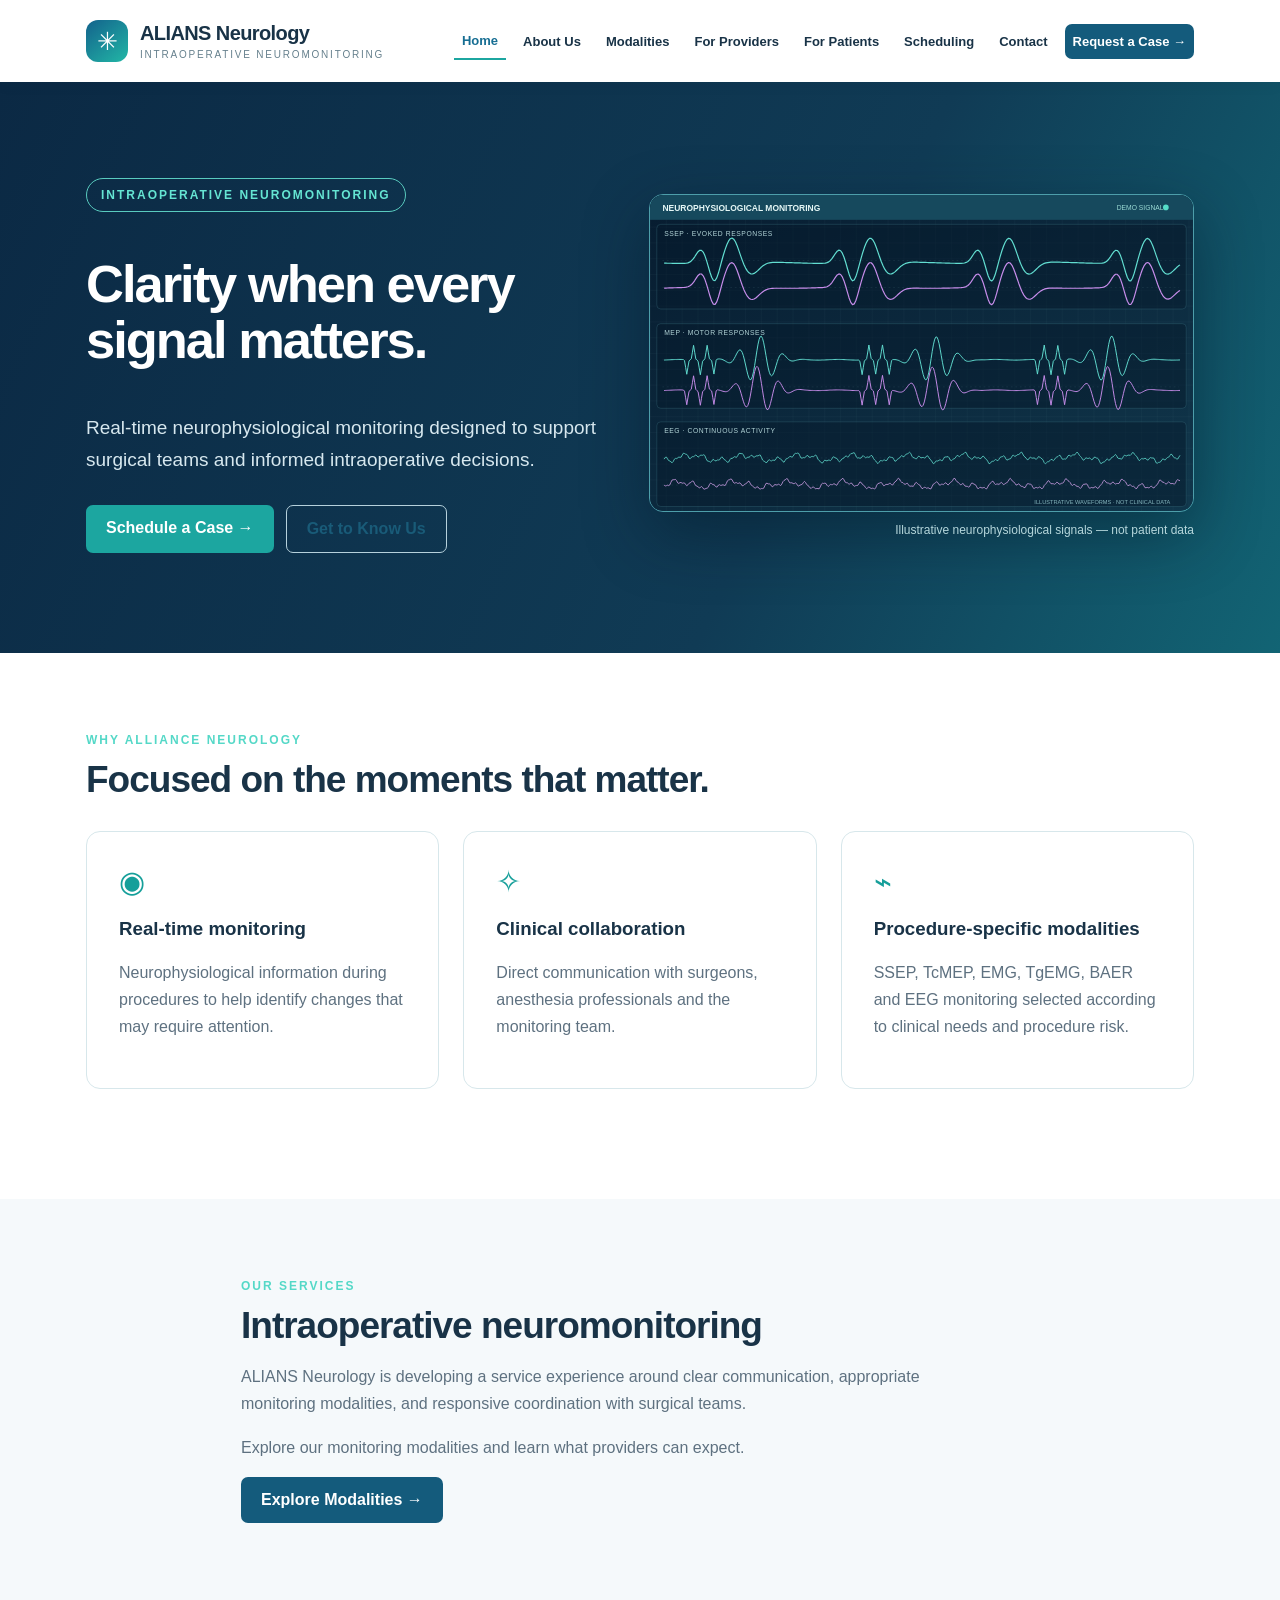
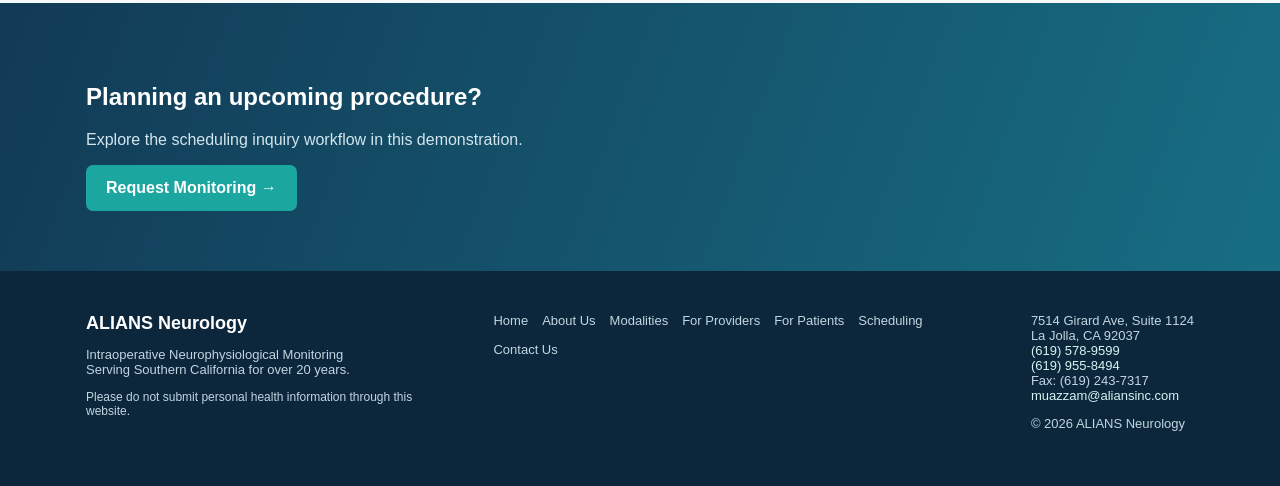
==== commit a1b50149: "Update ALIANS Neurology website to Version 17" ====
--- a/index.html
+++ b/index.html
@@ -1 +1,2 @@
-<!doctype html><html lang="en"><head><meta charset="utf-8"><meta name="viewport" content="width=device-width, initial-scale=1"><meta name="description" content="Alliance Neurology — intraoperative neuromonitoring and surgical team support."><link rel="stylesheet" href="styles.css"><title>Home | Alliance Neurology</title></head><body><header><div class="wrap nav"><a class="brand" href="index.html" style="text-decoration:none;color:inherit"><div class="mark">✳</div><div><b>Alliance Neurology</b><small>INTRAOPERATIVE NEUROMONITORING</small></div></a><nav class="links" aria-label="Main navigation"><a class="active" href="index.html">Home</a><a class="" href="about.html">About Us</a><a class="" href="services.html">Modalities</a><a class="" href="providers.html">For Providers</a><a class="" href="patients.html">For Patients</a><a class="" href="scheduling.html">Scheduling</a><a class="" href="contact.html">Contact</a><a class="btn dark" style="color:white" href="scheduling.html">Request a Case →</a></nav></div></header><div class="workspace-ribbon"><div class="wrap">Alliance Neurology • Public website <a href="workspace.html">Open Operations Demo →</a></div></div><main><section class="photo-hero"><div class="wrap hero-layout"><div class="hero-copy"><span class="pill">INTRAOPERATIVE NEUROMONITORING</span><h1>Clarity when every signal matters.</h1><p>Real-time neurophysiological monitoring designed to support surgical teams and informed intraoperative decisions.</p><div class="actions"><a class="btn" href="scheduling.html">Schedule a Case →</a><a class="btn outline" href="about.html">Get to Know Us</a></div></div><div class="hero-neuro"><img src="neuro-waveforms.svg" alt="Illustrative SSEP, MEP, and EEG neuromonitoring waveforms; not patient data"><span>Illustrative neurophysiological signals — not patient data</span></div></div></section><section class="section"><div class="wrap"><div class="eyebrow">WHY ALLIANCE NEUROLOGY</div><h2>Focused on the moments that matter.</h2><div class="feature-grid"><article class="feature"><div class="symbol">◉</div><h3>Real-time monitoring</h3><p>Neurophysiological information during procedures to help identify changes that may require attention.</p></article><article class="feature"><div class="symbol">✧</div><h3>Clinical collaboration</h3><p>Direct communication with surgeons, anesthesia professionals and the monitoring team.</p></article><article class="feature"><div class="symbol">⌁</div><h3>Procedure-specific modalities</h3><p>SSEP, MEP and EEG monitoring selected according to clinical needs and procedure risk.</p></article></div></div></section><section class="section tint"><div class="wrap split-image"><div><div class="eyebrow">OUR SERVICES</div><h2>Intraoperative neuromonitoring</h2><p class="lead">Alliance Neurology is developing a service experience around clear communication, appropriate monitoring modalities, and responsive coordination with surgical teams.</p><p class="lead">Explore our monitoring modalities and learn what providers can expect.</p><a class="btn dark" href="services.html">Explore Modalities →</a></div></div></section><section class="banner"><div class="wrap"><h2>Planning an upcoming procedure?</h2><p>Explore the scheduling inquiry workflow in this demonstration.</p><a class="btn" href="scheduling.html">Request Monitoring →</a></div></section></main><footer><div class="wrap"><div><b style="color:white;font-size:18px">Alliance Neurology</b><p>Clinical monitoring. Connected teams.<br>Concept website — not for patient information.</p></div><div class="foot-links"><a href="index.html">Home</a><a href="about.html">About Us</a><a href="services.html">Modalities</a><a href="providers.html">For Providers</a><a href="patients.html">For Patients</a><a href="scheduling.html">Scheduling</a><a href="contact.html">Contact</a><a href="admin.html">Demo Dashboard</a></div><div>© 2026 Alliance Neurology<br>Prototype v3</div></div></footer><script src="app.js"></script></body></html>+<!DOCTYPE html>
+<html lang="en"><head><meta charset="utf-8"/><meta content="width=device-width, initial-scale=1" name="viewport"/><meta content="ALIANS Neurology — intraoperative neuromonitoring and surgical team support." name="description"/><link href="styles.css" rel="stylesheet"/><title>Home | ALIANS Neurology</title></head><body><header><div class="wrap nav"><a class="brand" href="index.html" style="text-decoration:none;color:inherit"><div class="mark">✳</div><div><b>ALIANS Neurology</b><small>INTRAOPERATIVE NEUROMONITORING</small></div></a><button aria-controls="site-navigation" aria-expanded="false" aria-label="Open navigation menu" class="menu-toggle" type="button">☰ Menu</button><nav aria-label="Main navigation" class="links" id="site-navigation"><a class="active" href="index.html">Home</a><a class="" href="about.html">About Us</a><a class="" href="services.html">Modalities</a><a class="" href="providers.html">For Providers</a><a class="" href="patients.html">For Patients</a><a class="" href="scheduling.html">Scheduling</a><a class="" href="contact.html">Contact</a><a class="btn dark" href="scheduling.html" style="color:white">Request a Case →</a></nav></div></header><main><section class="photo-hero"><div class="wrap hero-layout"><div class="hero-copy"><span class="pill">INTRAOPERATIVE NEUROMONITORING</span><h1>Clarity when every signal matters.</h1><p>Real-time neurophysiological monitoring designed to support surgical teams and informed intraoperative decisions.</p><div class="actions"><a class="btn" href="scheduling.html">Schedule a Case →</a><a class="btn outline" href="about.html">Get to Know Us</a></div></div><div class="hero-neuro"><img alt="Illustrative SSEP, MEP, and EEG neuromonitoring waveforms; not patient data" src="neuro-waveforms.svg"/><span>Illustrative neurophysiological signals — not patient data</span></div></div></section><section class="section"><div class="wrap"><div class="eyebrow">WHY ALLIANCE NEUROLOGY</div><h2>Focused on the moments that matter.</h2><div class="feature-grid"><article class="feature"><div class="symbol">◉</div><h3>Real-time monitoring</h3><p>Neurophysiological information during procedures to help identify changes that may require attention.</p></article><article class="feature"><div class="symbol">✧</div><h3>Clinical collaboration</h3><p>Direct communication with surgeons, anesthesia professionals and the monitoring team.</p></article><article class="feature"><div class="symbol">⌁</div><h3>Procedure-specific modalities</h3><p>SSEP, TcMEP, EMG, TgEMG, BAER and EEG monitoring selected according to clinical needs and procedure risk.</p></article></div></div></section><section class="section tint"><div class="wrap split-image"><div><div class="eyebrow">OUR SERVICES</div><h2>Intraoperative neuromonitoring</h2><p class="lead">ALIANS Neurology is developing a service experience around clear communication, appropriate monitoring modalities, and responsive coordination with surgical teams.</p><p class="lead">Explore our monitoring modalities and learn what providers can expect.</p><a class="btn dark" href="services.html">Explore Modalities →</a></div></div></section><section class="banner"><div class="wrap"><h2>Planning an upcoming procedure?</h2><p>Explore the scheduling inquiry workflow in this demonstration.</p><a class="btn" href="scheduling.html">Request Monitoring →</a></div></section></main><footer><div class="wrap"><div><b style="color:white;font-size:18px">ALIANS Neurology</b><p>Intraoperative Neurophysiological Monitoring<br/>Serving Southern California for over 20 years.</p><p class="footer-note">Please do not submit personal health information through this website.</p></div><div class="foot-links"><a href="index.html">Home</a><a href="about.html">About Us</a><a href="services.html">Modalities</a><a href="providers.html">For Providers</a><a href="patients.html">For Patients</a><a href="scheduling.html">Scheduling</a><a href="contact.html">Contact Us</a></div><div class="footer-contact">7514 Girard Ave, Suite 1124<br/>La Jolla, CA 92037<br/><a href="tel:+16195789599">(619) 578-9599</a><br/><a href="tel:+16199558494">(619) 955-8494</a><br/>Fax: (619) 243-7317<br/><a href="mailto:muazzam@aliansinc.com">muazzam@aliansinc.com</a><p>© 2026 ALIANS Neurology</p></div></div></footer><script src="app.js"></script><script>document.addEventListener('DOMContentLoaded',function(){const b=document.querySelector('.menu-toggle'),n=document.getElementById('site-navigation');if(!b||!n)return;b.addEventListener('click',function(){let open=n.classList.toggle('is-open');b.setAttribute('aria-expanded',String(open));b.textContent=open?'✕ Close':'☰ Menu'});n.querySelectorAll('a').forEach(a=>a.addEventListener('click',()=>{n.classList.remove('is-open');b.setAttribute('aria-expanded','false');b.textContent='☰ Menu'}));});</script></body></html>
--- a/styles.css
+++ b/styles.css
@@ -15,3 +15,7 @@
 .split-image{grid-template-columns:1fr;max-width:850px;margin-left:auto;margin-right:auto}
 
 .workspace-ribbon{background:#e7f6f8;color:#0b6477;font-size:13px;padding:9px 0}.workspace-ribbon .wrap{display:flex;justify-content:space-between;gap:10px;flex-wrap:wrap}.workspace-ribbon a{color:#086c85;font-weight:800}
+
+/* v16 responsive navigation */
+.menu-toggle{display:none;border:1px solid #c7dce4;background:white;color:#102a42;border-radius:9px;padding:11px 15px;font-weight:700;font-size:16px;cursor:pointer}.footer-contact a{color:#d4f6f3}.footer-note{font-size:12px;max-width:330px}.about-copy{max-width:850px}.about-copy p{font-size:17px;line-height:1.8;color:#405667}
+@media(max-width:900px){.nav{display:flex;align-items:center;justify-content:space-between;flex-wrap:wrap;gap:10px}.menu-toggle{display:block;margin-left:auto}.nav .links{display:none!important;flex-basis:100%;width:100%;flex-direction:column;align-items:stretch;gap:0;background:white;border-top:1px solid #d9e6ea;padding:10px 0;box-shadow:0 12px 22px #102a4212}.nav .links.is-open{display:flex!important}.nav .links a{display:block;font-size:16px;padding:13px 15px;border-bottom:1px solid #e8eef0}.nav .links a.btn{margin:8px 12px;text-align:center}.nav .brand{min-width:0}.nav .brand b{font-size:18px}}
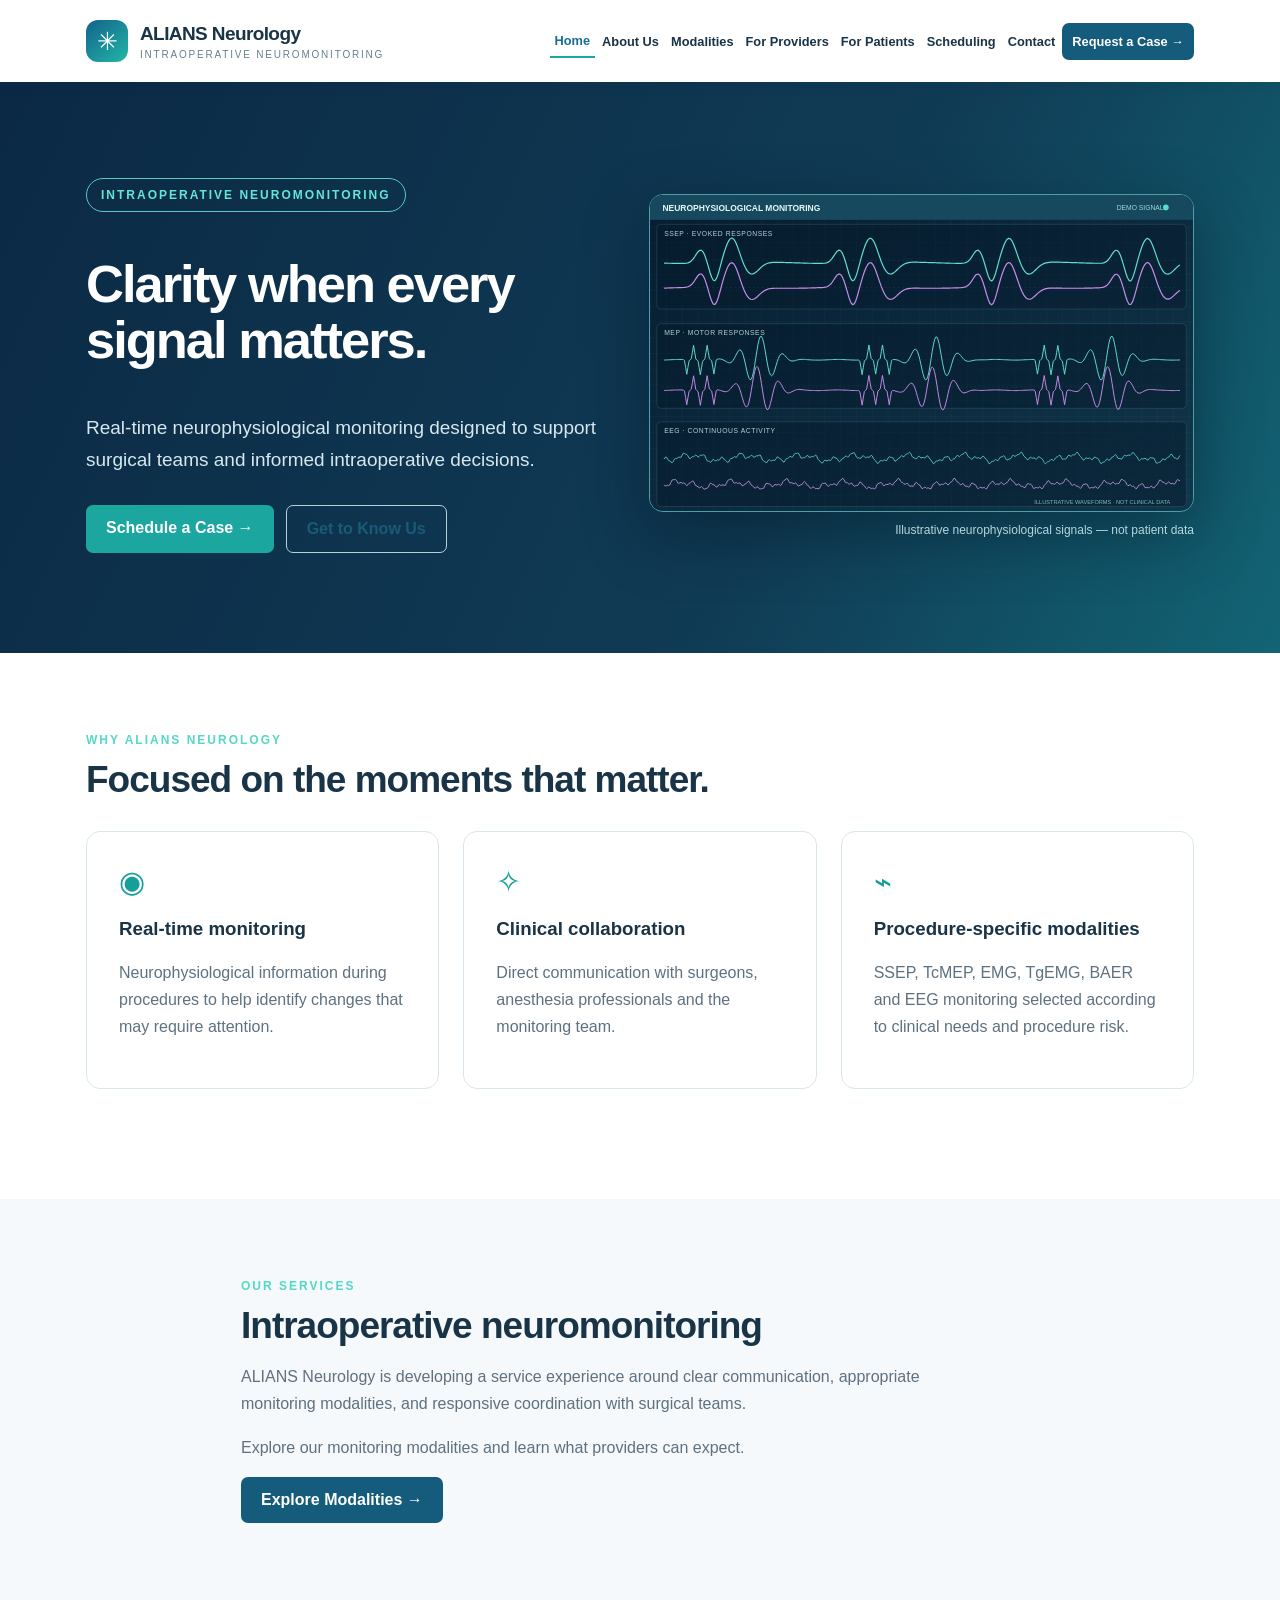
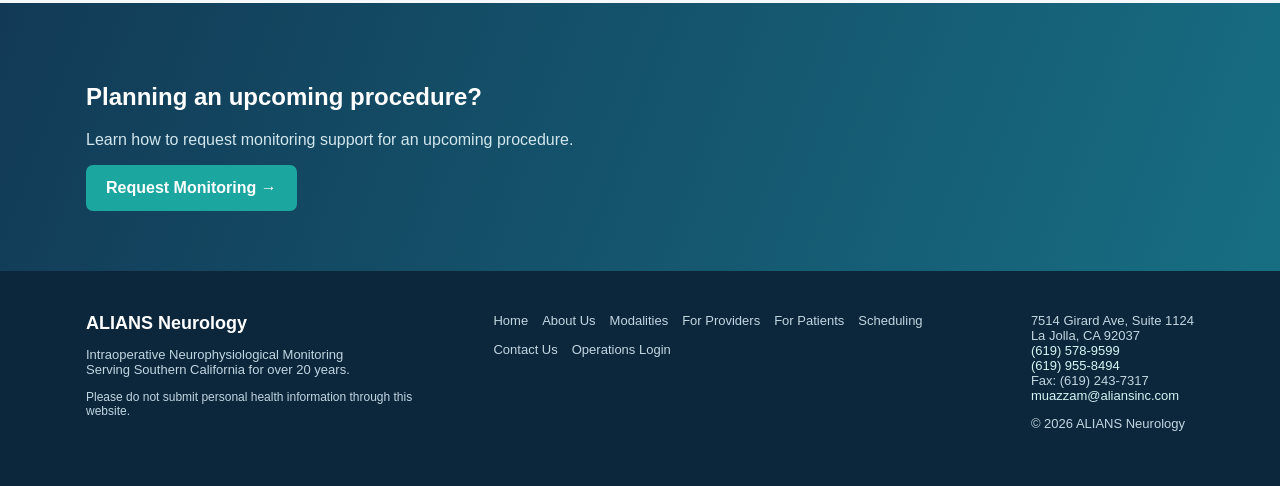
==== commit 57c29620: "Update ALIANS Neurology to Version 19 with Operations Login" ====
--- a/index.html
+++ b/index.html
@@ -1,2 +1,3 @@
 <!DOCTYPE html>
-<html lang="en"><head><meta charset="utf-8"/><meta content="width=device-width, initial-scale=1" name="viewport"/><meta content="ALIANS Neurology — intraoperative neuromonitoring and surgical team support." name="description"/><link href="styles.css" rel="stylesheet"/><title>Home | ALIANS Neurology</title></head><body><header><div class="wrap nav"><a class="brand" href="index.html" style="text-decoration:none;color:inherit"><div class="mark">✳</div><div><b>ALIANS Neurology</b><small>INTRAOPERATIVE NEUROMONITORING</small></div></a><button aria-controls="site-navigation" aria-expanded="false" aria-label="Open navigation menu" class="menu-toggle" type="button">☰ Menu</button><nav aria-label="Main navigation" class="links" id="site-navigation"><a class="active" href="index.html">Home</a><a class="" href="about.html">About Us</a><a class="" href="services.html">Modalities</a><a class="" href="providers.html">For Providers</a><a class="" href="patients.html">For Patients</a><a class="" href="scheduling.html">Scheduling</a><a class="" href="contact.html">Contact</a><a class="btn dark" href="scheduling.html" style="color:white">Request a Case →</a></nav></div></header><main><section class="photo-hero"><div class="wrap hero-layout"><div class="hero-copy"><span class="pill">INTRAOPERATIVE NEUROMONITORING</span><h1>Clarity when every signal matters.</h1><p>Real-time neurophysiological monitoring designed to support surgical teams and informed intraoperative decisions.</p><div class="actions"><a class="btn" href="scheduling.html">Schedule a Case →</a><a class="btn outline" href="about.html">Get to Know Us</a></div></div><div class="hero-neuro"><img alt="Illustrative SSEP, MEP, and EEG neuromonitoring waveforms; not patient data" src="neuro-waveforms.svg"/><span>Illustrative neurophysiological signals — not patient data</span></div></div></section><section class="section"><div class="wrap"><div class="eyebrow">WHY ALLIANCE NEUROLOGY</div><h2>Focused on the moments that matter.</h2><div class="feature-grid"><article class="feature"><div class="symbol">◉</div><h3>Real-time monitoring</h3><p>Neurophysiological information during procedures to help identify changes that may require attention.</p></article><article class="feature"><div class="symbol">✧</div><h3>Clinical collaboration</h3><p>Direct communication with surgeons, anesthesia professionals and the monitoring team.</p></article><article class="feature"><div class="symbol">⌁</div><h3>Procedure-specific modalities</h3><p>SSEP, TcMEP, EMG, TgEMG, BAER and EEG monitoring selected according to clinical needs and procedure risk.</p></article></div></div></section><section class="section tint"><div class="wrap split-image"><div><div class="eyebrow">OUR SERVICES</div><h2>Intraoperative neuromonitoring</h2><p class="lead">ALIANS Neurology is developing a service experience around clear communication, appropriate monitoring modalities, and responsive coordination with surgical teams.</p><p class="lead">Explore our monitoring modalities and learn what providers can expect.</p><a class="btn dark" href="services.html">Explore Modalities →</a></div></div></section><section class="banner"><div class="wrap"><h2>Planning an upcoming procedure?</h2><p>Explore the scheduling inquiry workflow in this demonstration.</p><a class="btn" href="scheduling.html">Request Monitoring →</a></div></section></main><footer><div class="wrap"><div><b style="color:white;font-size:18px">ALIANS Neurology</b><p>Intraoperative Neurophysiological Monitoring<br/>Serving Southern California for over 20 years.</p><p class="footer-note">Please do not submit personal health information through this website.</p></div><div class="foot-links"><a href="index.html">Home</a><a href="about.html">About Us</a><a href="services.html">Modalities</a><a href="providers.html">For Providers</a><a href="patients.html">For Patients</a><a href="scheduling.html">Scheduling</a><a href="contact.html">Contact Us</a></div><div class="footer-contact">7514 Girard Ave, Suite 1124<br/>La Jolla, CA 92037<br/><a href="tel:+16195789599">(619) 578-9599</a><br/><a href="tel:+16199558494">(619) 955-8494</a><br/>Fax: (619) 243-7317<br/><a href="mailto:muazzam@aliansinc.com">muazzam@aliansinc.com</a><p>© 2026 ALIANS Neurology</p></div></div></footer><script src="app.js"></script><script>document.addEventListener('DOMContentLoaded',function(){const b=document.querySelector('.menu-toggle'),n=document.getElementById('site-navigation');if(!b||!n)return;b.addEventListener('click',function(){let open=n.classList.toggle('is-open');b.setAttribute('aria-expanded',String(open));b.textContent=open?'✕ Close':'☰ Menu'});n.querySelectorAll('a').forEach(a=>a.addEventListener('click',()=>{n.classList.remove('is-open');b.setAttribute('aria-expanded','false');b.textContent='☰ Menu'}));});</script></body></html>+
+<html lang="en"><head><meta charset="utf-8"/><meta content="width=device-width, initial-scale=1" name="viewport"/><meta content="ALIANS Neurology — intraoperative neuromonitoring and surgical team support." name="description"/><link href="styles.css" rel="stylesheet"/><title>Home | ALIANS Neurology</title></head><body><header><div class="wrap nav"><a class="brand" href="index.html" style="text-decoration:none;color:inherit"><div class="mark">✳</div><div><b>ALIANS Neurology</b><small>INTRAOPERATIVE NEUROMONITORING</small></div></a><button aria-controls="site-navigation" aria-expanded="false" aria-label="Open navigation menu" class="menu-toggle" type="button">☰</button><nav aria-label="Main navigation" class="links" id="site-navigation"><a class="active" href="index.html">Home</a><a class="" href="about.html">About Us</a><a class="" href="services.html">Modalities</a><a class="" href="providers.html">For Providers</a><a class="" href="patients.html">For Patients</a><a class="" href="scheduling.html">Scheduling</a><a class="" href="contact.html">Contact</a><a class="btn dark" href="scheduling.html" style="color:white">Request a Case →</a></nav></div></header><main><section class="photo-hero"><div class="wrap hero-layout"><div class="hero-copy"><span class="pill">INTRAOPERATIVE NEUROMONITORING</span><h1>Clarity when every signal matters.</h1><p>Real-time neurophysiological monitoring designed to support surgical teams and informed intraoperative decisions.</p><div class="actions"><a class="btn" href="scheduling.html">Schedule a Case →</a><a class="btn outline" href="about.html">Get to Know Us</a></div></div><div class="hero-neuro"><img alt="Illustrative SSEP, MEP, and EEG neuromonitoring waveforms; not patient data" src="neuro-waveforms.svg"/><span>Illustrative neurophysiological signals — not patient data</span></div></div></section><section class="section"><div class="wrap"><div class="eyebrow">WHY ALIANS NEUROLOGY</div><h2>Focused on the moments that matter.</h2><div class="feature-grid"><article class="feature"><div class="symbol">◉</div><h3>Real-time monitoring</h3><p>Neurophysiological information during procedures to help identify changes that may require attention.</p></article><article class="feature"><div class="symbol">✧</div><h3>Clinical collaboration</h3><p>Direct communication with surgeons, anesthesia professionals and the monitoring team.</p></article><article class="feature"><div class="symbol">⌁</div><h3>Procedure-specific modalities</h3><p>SSEP, TcMEP, EMG, TgEMG, BAER and EEG monitoring selected according to clinical needs and procedure risk.</p></article></div></div></section><section class="section tint"><div class="wrap split-image"><div><div class="eyebrow">OUR SERVICES</div><h2>Intraoperative neuromonitoring</h2><p class="lead">ALIANS Neurology is developing a service experience around clear communication, appropriate monitoring modalities, and responsive coordination with surgical teams.</p><p class="lead">Explore our monitoring modalities and learn what providers can expect.</p><a class="btn dark" href="services.html">Explore Modalities →</a></div></div></section><section class="banner"><div class="wrap"><h2>Planning an upcoming procedure?</h2><p>Learn how to request monitoring support for an upcoming procedure.</p><a class="btn" href="scheduling.html">Request Monitoring →</a></div></section></main><footer><div class="wrap"><div><b style="color:white;font-size:18px">ALIANS Neurology</b><p>Intraoperative Neurophysiological Monitoring<br/>Serving Southern California for over 20 years.</p><p class="footer-note">Please do not submit personal health information through this website.</p></div><div class="foot-links"><a href="index.html">Home</a><a href="about.html">About Us</a><a href="services.html">Modalities</a><a href="providers.html">For Providers</a><a href="patients.html">For Patients</a><a href="scheduling.html">Scheduling</a><a href="contact.html">Contact Us</a><a href="login.html">Operations Login</a></div><div class="footer-contact">7514 Girard Ave, Suite 1124<br/>La Jolla, CA 92037<br/><a href="tel:+16195789599">(619) 578-9599</a><br/><a href="tel:+16199558494">(619) 955-8494</a><br/>Fax: (619) 243-7317<br/><a href="mailto:muazzam@aliansinc.com">muazzam@aliansinc.com</a><p>© 2026 ALIANS Neurology</p></div></div></footer><script src="app.js"></script><script>document.addEventListener('DOMContentLoaded',function(){const b=document.querySelector('.menu-toggle'),n=document.getElementById('site-navigation');if(!b||!n)return;b.addEventListener('click',function(){let open=n.classList.toggle('is-open');b.setAttribute('aria-expanded',String(open));b.textContent=open?'✕ Close':'☰'});n.querySelectorAll('a').forEach(a=>a.addEventListener('click',()=>{n.classList.remove('is-open');b.setAttribute('aria-expanded','false');b.textContent='☰'}));});</script></body></html>
--- a/styles.css
+++ b/styles.css
@@ -19,3 +19,20 @@
 /* v16 responsive navigation */
 .menu-toggle{display:none;border:1px solid #c7dce4;background:white;color:#102a42;border-radius:9px;padding:11px 15px;font-weight:700;font-size:16px;cursor:pointer}.footer-contact a{color:#d4f6f3}.footer-note{font-size:12px;max-width:330px}.about-copy{max-width:850px}.about-copy p{font-size:17px;line-height:1.8;color:#405667}
 @media(max-width:900px){.nav{display:flex;align-items:center;justify-content:space-between;flex-wrap:wrap;gap:10px}.menu-toggle{display:block;margin-left:auto}.nav .links{display:none!important;flex-basis:100%;width:100%;flex-direction:column;align-items:stretch;gap:0;background:white;border-top:1px solid #d9e6ea;padding:10px 0;box-shadow:0 12px 22px #102a4212}.nav .links.is-open{display:flex!important}.nav .links a{display:block;font-size:16px;padding:13px 15px;border-bottom:1px solid #e8eef0}.nav .links a.btn{margin:8px 12px;text-align:center}.nav .brand{min-width:0}.nav .brand b{font-size:18px}}
+
+/* v18: desktop navigation stays horizontal; compact menu only on phones */
+@media (min-width:701px){
+ .nav{flex-direction:row;align-items:center;justify-content:space-between;flex-wrap:nowrap;gap:10px}
+ .nav .links{display:flex!important;flex-direction:row;align-items:center;justify-content:flex-end;flex-wrap:nowrap;gap:2px;min-width:0}
+ .nav .links a{font-size:clamp(10px,1vw,13px);padding:8px 5px;white-space:nowrap}
+ .nav .links a.btn{padding:11px 10px}
+ .menu-toggle{display:none!important}
+ .nav .brand b{font-size:clamp(15px,1.5vw,19px)}
+ .nav .brand small{font-size:10px}
+}
+@media (max-width:700px){
+ .nav{flex-direction:row;align-items:center;flex-wrap:wrap;justify-content:space-between}
+ .menu-toggle{display:block!important;margin-left:auto}
+ .nav .links{display:none!important;flex-basis:100%;width:100%;flex-direction:column;align-items:stretch}
+ .nav .links.is-open{display:flex!important}
+}
